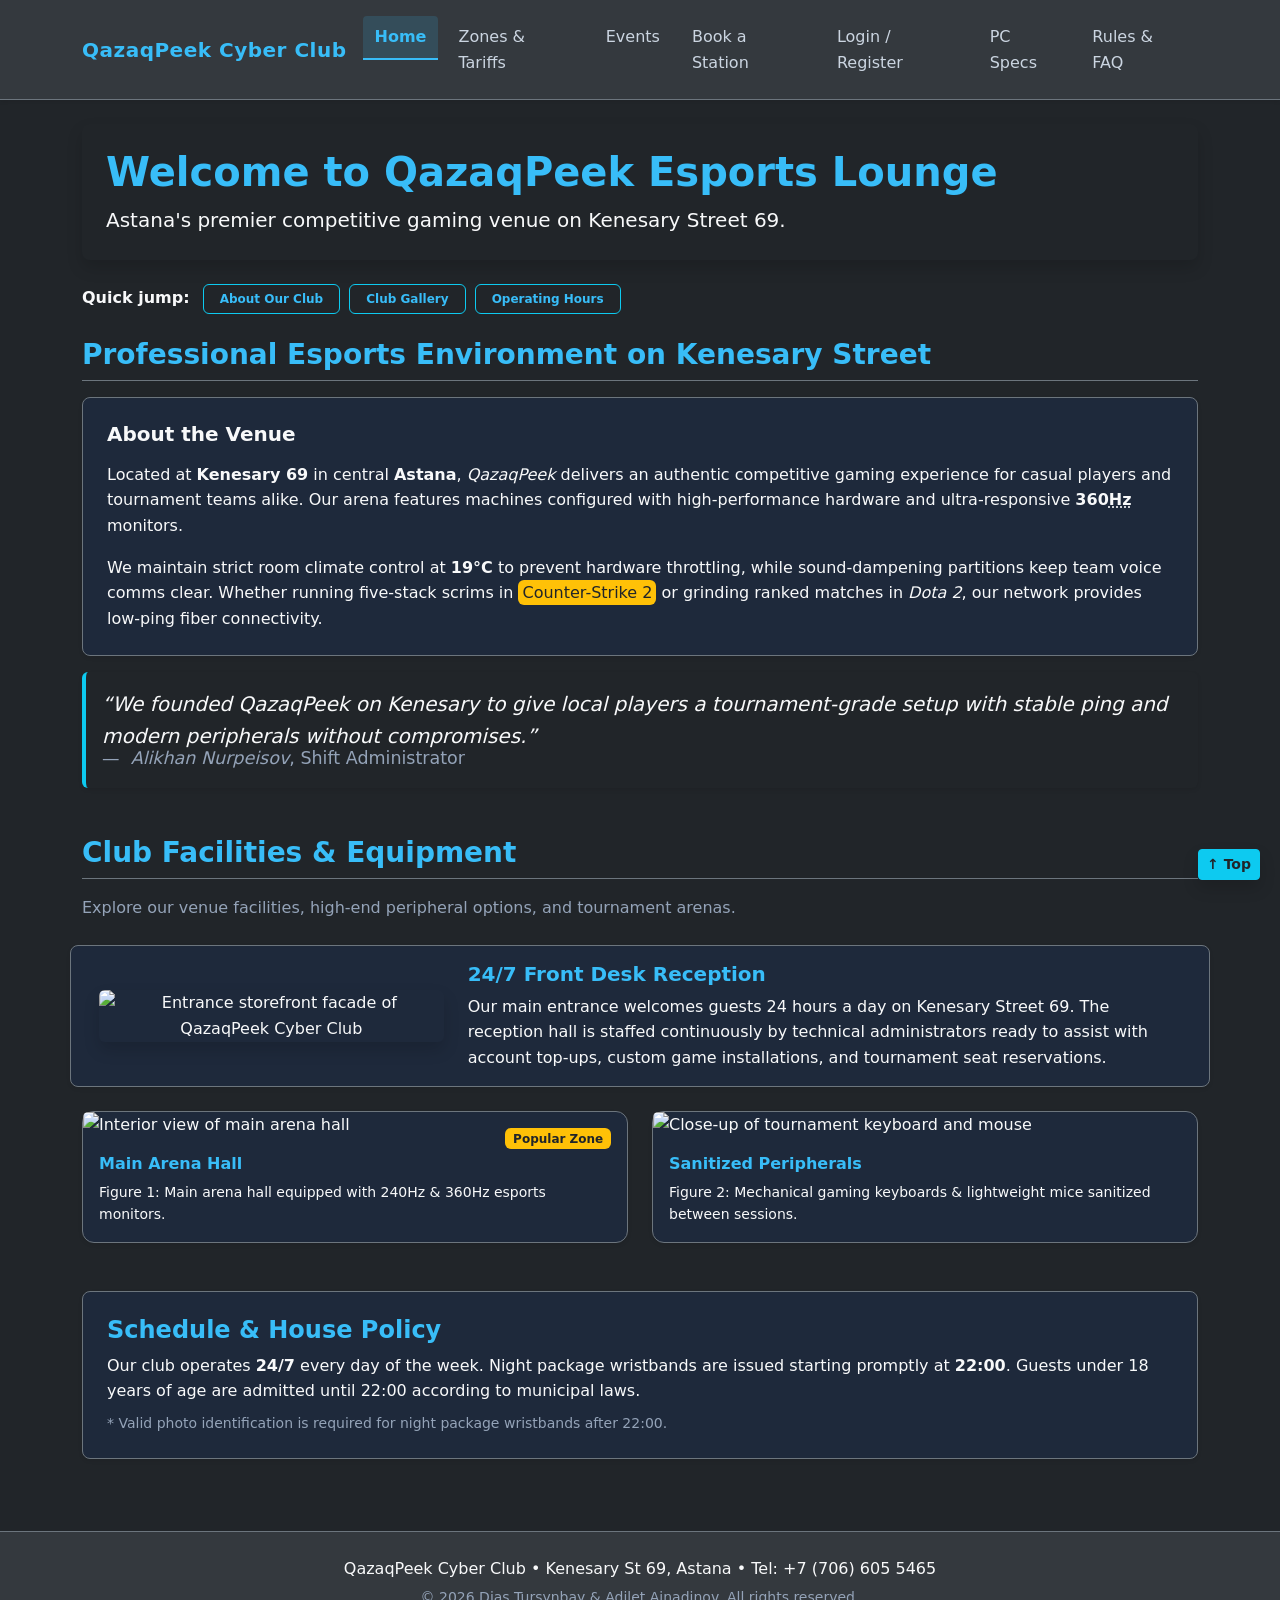
==== index.html @ d134aee7 "feat: harmonize Bootstrap 5 design, fix contrast, and standardize 7-page layout" ====
<!DOCTYPE html>
<!-- Author: Dias Tursynbay -->
<html lang="en">
<head>
  <meta charset="UTF-8">
  <meta name="viewport" content="width=device-width, initial-scale=1.0">
  <meta name="author" content="Dias Tursynbay">
  <meta name="description" content="Official website of QazaqPeek Cyber Club in Astana on Kenesary 69, presenting competitive gaming PCs, lounge zones, and venue guidelines.">
  <title>QazaqPeek Cyber Club Astana - Home</title>
  
  <!-- Bootstrap 5.3.3 CDN link linked before custom stylesheet so custom rules override where needed -->
  <!-- Bootstrap 5.3.3 CDN used for responsive layout, grid system, navbar toggler, cards, and utility classes -->
  <link href="https://cdn.jsdelivr.net/npm/bootstrap@5.3.3/dist/css/bootstrap.min.css" rel="stylesheet">

  <!-- Custom stylesheets linked after Bootstrap CDN -->
  <link rel="stylesheet" href="css/base.css">
  <link rel="stylesheet" href="css/dias.css">
  <link rel="stylesheet" href="css/adilet.css">
</head>
<body class="bg-dark text-light">

  <!-- Responsive Navigation Header using Bootstrap Navbar with Toggler -->
  <header>
    <nav class="navbar navbar-expand-lg navbar-dark bg-secondary bg-opacity-25 border-bottom border-secondary shadow-sm py-3">
      <div class="container">
        <a class="navbar-brand fw-bold text-accent" href="index.html">QazaqPeek Cyber Club</a>
        <button class="navbar-toggler" type="button" data-bs-toggle="collapse" data-bs-target="#mainNavbar" aria-controls="mainNavbar" aria-expanded="false" aria-label="Toggle navigation">
          <span class="navbar-toggler-icon"></span>
        </button>
        <div class="collapse navbar-collapse" id="mainNavbar">
          <ul class="navbar-nav ms-auto mb-2 mb-lg-0 gap-2">
            <li class="nav-item"><a class="nav-link active fw-bold text-accent" href="index.html">Home</a></li>
            <li class="nav-item"><a class="nav-link" href="services.html">Zones &amp; Tariffs</a></li>
            <li class="nav-item"><a class="nav-link" href="events.html">Events</a></li>
            <li class="nav-item"><a class="nav-link" href="booking.html">Book a Station</a></li>
            <li class="nav-item"><a class="nav-link" href="login.html">Login / Register</a></li>
            <li class="nav-item"><a class="nav-link" href="pc-specs.html">PC Specs</a></li>
            <li class="nav-item"><a class="nav-link" href="rules.html">Rules &amp; FAQ</a></li>
          </ul>
        </div>
      </div>
    </nav>
  </header>

  <!-- Container Choice Comment: Chosen container over container-fluid here to keep central home page content centered and readable on desktop screens -->
  <main class="container py-4">

    <!-- Hero Section with Responsive Alignment (text-center on phone, text-md-start on desktop) -->
    <div class="dias-hero-banner p-4 mb-4 rounded-3 shadow">
      <h1 class="display-6 fw-bold text-accent mb-2 text-center text-md-start">Welcome to QazaqPeek Esports Lounge</h1>
      <p class="lead text-light mb-0 text-center text-md-start">
        Astana's premier competitive gaming venue on Kenesary Street 69.
      </p>
    </div>

    <!-- Same-page jump links styled with Bootstrap badges -->
    <nav class="mb-4" aria-label="Page contents">
      <p class="mb-0 text-center text-md-start">
        <span class="fw-bold me-2 text-light">Quick jump:</span>
        <a href="#about-section" class="badge bg-dark border border-info text-accent text-decoration-none me-1 px-3 py-2">About Our Club</a>
        <a href="#gallery-section" class="badge bg-dark border border-info text-accent text-decoration-none me-1 px-3 py-2">Club Gallery</a>
        <a href="#hours-section" class="badge bg-dark border border-info text-accent text-decoration-none px-3 py-2">Operating Hours</a>
      </p>
    </nav>

    <!-- About Section -->
    <section id="about-section" class="mb-5">
      <h2 class="h3 fw-bold text-accent mb-3 border-bottom border-secondary pb-2">Professional Esports Environment on Kenesary Street</h2>
      
      <div class="bg-custom-card p-4 rounded-3 border border-secondary mb-3 shadow-sm">
        <h3 class="h5 fw-bold text-light mb-3">About the Venue</h3>
        <p class="text-light">
          Located at <strong>Kenesary 69</strong> in central <strong>Astana</strong>, <em>QazaqPeek</em> delivers an authentic competitive gaming experience for casual players and tournament teams alike. Our arena features machines configured with high-performance hardware and ultra-responsive <strong>360<abbr title="Hertz">Hz</abbr></strong> monitors.
        </p>
        <p class="text-light mb-0">
          We maintain strict room climate control at <b>19&deg;C</b> to prevent hardware throttling, while sound-dampening partitions keep team voice comms clear. Whether running five-stack scrims in <mark class="bg-warning text-dark px-1 rounded">Counter-Strike 2</mark> or grinding ranked matches in <i>Dota 2</i>, our network provides low-ping fiber connectivity.
        </p>
      </div>

      <figure class="blockquote bg-dark p-3 rounded border-start border-4 border-info shadow-sm mb-0">
        <p class="mb-2 fst-italic text-light">
          &ldquo;We founded QazaqPeek on Kenesary to give local players a tournament-grade setup with stable ping and modern peripherals without compromises.&rdquo;
        </p>
        <figcaption class="blockquote-footer text-muted mb-0">
          <cite title="Shift Administrator">Alikhan Nurpeisov</cite>, Shift Administrator
        </figcaption>
      </figure>
    </section>

    <!-- Facilities Section with Responsive Grid -->
    <section id="gallery-section" class="mb-5">
      <h2 class="h3 fw-bold text-accent mb-3 border-bottom border-secondary pb-2">Club Facilities &amp; Equipment</h2>
      <p class="text-muted mb-4">Explore our venue facilities, high-end peripheral options, and tournament arenas.</p>

      <!-- Replaced manual float image block with responsive Bootstrap flex row -->
      <div class="row align-items-center bg-custom-card p-3 rounded-3 border border-secondary mb-4 shadow-sm">
        <div class="col-12 col-md-4 mb-3 mb-md-0 text-center">
          <img src="images/storefront.jpg" alt="Entrance storefront facade of QazaqPeek Cyber Club" class="img-fluid rounded shadow facility-img-thumb">
        </div>
        <div class="col-12 col-md-8">
          <h3 class="h5 text-accent fw-bold mb-2">24/7 Front Desk Reception</h3>
          <p class="text-light mb-0">
            Our main entrance welcomes guests 24 hours a day on Kenesary Street 69. The reception hall is staffed continuously by technical administrators ready to assist with account top-ups, custom game installations, and tournament seat reservations.
          </p>
        </div>
      </div>

      <!-- Bootstrap Component: Cards & Badges -->
      <!-- Component Name: Bootstrap Cards & Badges -->
      <!-- Modifications: Facility cards with status badges and dark custom theme styling -->
      <!-- Responsive Grid: 2 facility cards responding at breakpoints (col-12 on mobile, col-md-6 on tablet/desktop) -->
      <div class="row g-4">
        <div class="col-12 col-md-6">
          <div class="card bg-custom-card text-light h-100 shadow-sm border-secondary position-relative">
            <!-- Badge component -->
            <span class="badge bg-warning text-dark position-absolute top-0 end-0 m-3 fw-bold">Popular Zone</span>
            <img src="images/interior.jpg" alt="Interior view of main arena hall" class="card-img-top facility-img-thumb" style="max-height: 220px; object-fit: cover;">
            <div class="card-body">
              <h3 class="h6 card-title fw-bold text-accent mb-2">Main Arena Hall</h3>
              <p class="card-text small text-light">Figure 1: Main arena hall equipped with 240Hz &amp; 360Hz esports monitors.</p>
            </div>
          </div>
        </div>

        <div class="col-12 col-md-6">
          <div class="card bg-custom-card text-light h-100 shadow-sm border-secondary">
            <img src="images/tools.jpg" alt="Close-up of tournament keyboard and mouse" class="card-img-top facility-img-thumb" style="max-height: 220px; object-fit: cover;">
            <div class="card-body">
              <h3 class="h6 card-title fw-bold text-accent mb-2">Sanitized Peripherals</h3>
              <p class="card-text small text-light">Figure 2: Mechanical gaming keyboards &amp; lightweight mice sanitized between sessions.</p>
            </div>
          </div>
        </div>
      </div>
    </section>

    <!-- Schedule Section -->
    <aside id="hours-section" class="bg-custom-card p-4 rounded-3 border border-secondary shadow-sm">
      <h2 class="h4 fw-bold text-accent mb-2">Schedule &amp; House Policy</h2>
      <p class="text-light mb-0">
        Our club operates <strong>24/7</strong> every day of the week. Night package wristbands are issued starting promptly at <b>22:00</b>. Guests under 18 years of age are admitted until 22:00 according to municipal laws.
      </p>
      <!-- Responsive display utility: hide minor policy tip on phone screen -->
      <p class="small text-muted mt-2 mb-0 d-none d-md-block">
        * Valid photo identification is required for night package wristbands after 22:00.
      </p>
    </aside>

  </main>

  <!-- Back to Top Button -->
  <div class="back-to-top-btn">
    <a href="#top" class="btn btn-info btn-sm shadow fw-bold text-dark">↑ Top</a>
  </div>

  <!-- Footer -->
  <footer class="bg-secondary bg-opacity-25 border-top border-secondary py-4 text-center text-muted mt-5">
    <div class="container">
      <p class="mb-1 text-light">QazaqPeek Cyber Club &bull; Kenesary St 69, Astana &bull; Tel: +7 (706) 605 5465</p>
      <p class="small mb-0">&copy; 2026 Dias Tursynbay &amp; Adilet Ainadinov. All rights reserved.</p>
    </div>
  </footer>

  <!-- Bootstrap 5.3.3 JavaScript Bundle CDN -->
  <script src="https://cdn.jsdelivr.net/npm/bootstrap@5.3.3/dist/js/bootstrap.bundle.min.js"></script>
</body>
</html>
---- css/base.css ----
/* 
================================================================================
QAZAQPEEK CYBER CLUB - BASE CORRECTION LAYER (css/base.css)
Authors: Dias Tursynbay & Adilet Ainadinov
Bootstrap 5.3.3 Custom Theme & High-Contrast Readability Layer
================================================================================
*/

:root {
  --qp-bg-dark: #0f172a;
  --qp-card-bg: #1e293b;
  --qp-card-header: #162032;
  --qp-border: #334155;
  --qp-accent: #38bdf8;
  --qp-accent-hover: #7dd3fc;
  --qp-text-primary: #f8fafc;
  --qp-text-muted: #94a3b8;
  --qp-text-secondary: #cbd5e1;
}

/* Global Body Styling */
body {
  background-color: var(--qp-bg-dark);
  color: var(--qp-text-primary);
  font-family: 'Segoe UI', system-ui, -apple-system, sans-serif;
  line-height: 1.6;
}

/* Fix Bootstrap Invisible / Low-Contrast Muted & Secondary Text */
.text-muted, small.text-muted {
  color: var(--qp-text-muted) !important;
}

.text-secondary {
  color: var(--qp-text-secondary) !important;
}

/* Global Link Styling */
a {
  color: var(--qp-accent);
  transition: color 0.15s ease-in-out;
}

a:hover {
  color: var(--qp-accent-hover);
}

/* QazaqPeek Brand Accent Overrides */
.navbar-brand {
  font-weight: 700;
  color: var(--qp-accent) !important;
  letter-spacing: 0.5px;
}

.text-accent, a.text-accent {
  color: var(--qp-accent) !important;
}

/* Custom Navigation Bar Enhancement */
.navbar-dark .navbar-nav .nav-link {
  color: #cbd5e1;
  font-weight: 500;
  padding: 0.5rem 0.75rem;
  border-radius: 6px;
  transition: all 0.2s ease;
}

.navbar-dark .navbar-nav .nav-link:hover {
  color: var(--qp-accent);
  background-color: rgba(56, 189, 248, 0.08);
}

.navbar-dark .navbar-nav .nav-link.active {
  color: var(--qp-accent) !important;
  background-color: rgba(56, 189, 248, 0.15);
  border-left: 3px solid var(--qp-accent);
}

@media (min-width: 992px) {
  .navbar-dark .navbar-nav .nav-link.active {
    border-left: none;
    border-bottom: 2px solid var(--qp-accent);
    border-radius: 4px 4px 0 0;
  }
}

/* Card & Dark Section Backgrounds */
.bg-custom-card, .adilet-form-card {
  background-color: var(--qp-card-bg);
  border: 1px solid var(--qp-border);
  border-radius: 12px;
  box-shadow: 0 10px 25px -5px rgba(0, 0, 0, 0.4);
}

.card {
  background-color: var(--qp-card-bg);
  border: 1px solid var(--qp-border);
  border-radius: 12px;
  color: var(--qp-text-primary);
  transition: transform 0.2s ease, box-shadow 0.2s ease;
}

.card:hover {
  transform: translateY(-3px);
  box-shadow: 0 12px 28px -6px rgba(0, 0, 0, 0.6);
}

.card-header {
  background-color: var(--qp-card-header);
  border-bottom: 1px solid var(--qp-border);
  color: var(--qp-text-primary);
}

/* Accordion Component Fix (Eliminates White-on-White / Invisible Text) */
.accordion-item {
  background-color: var(--qp-card-bg) !important;
  border: 1px solid var(--qp-border) !important;
  border-radius: 8px !important;
  margin-bottom: 0.75rem;
  overflow: hidden;
}

.accordion-button {
  background-color: var(--qp-card-bg) !important;
  color: var(--qp-accent) !important;
  font-weight: 600;
  box-shadow: none !important;
}

.accordion-button:not(.collapsed) {
  background-color: var(--qp-card-header) !important;
  color: var(--qp-accent) !important;
  border-bottom: 1px solid var(--qp-border);
}

.accordion-button::after {
  filter: invert(65%) sepia(85%) saturate(400%) hue-rotate(165deg);
}

.accordion-body {
  background-color: var(--qp-bg-dark) !important;
  color: var(--qp-text-secondary) !important;
  font-size: 0.95rem;
  line-height: 1.6;
}

/* Form Controls & Inputs Styling */
.form-control, .form-select {
  background-color: var(--qp-bg-dark) !important;
  color: var(--qp-text-primary) !important;
  border: 1px solid var(--qp-border) !important;
  border-radius: 6px;
}

.form-control::placeholder {
  color: #64748b !important;
  opacity: 1;
}

.form-select option {
  background-color: var(--qp-bg-dark);
  color: var(--qp-text-primary);
}

.form-control:focus, .form-select:focus, .btn:focus {
  border-color: var(--qp-accent) !important;
  box-shadow: 0 0 0 0.25rem rgba(56, 189, 248, 0.25) !important;
}

/* Alert Component Styling */
.alert-info {
  background-color: rgba(56, 189, 248, 0.12) !important;
  border: 1px solid var(--qp-accent) !important;
  color: #e0f2fe !important;
  border-radius: 8px;
}

/* Modal Dialog Styling */
.modal-content {
  background-color: var(--qp-card-bg);
  border: 1px solid var(--qp-border);
  color: var(--qp-text-primary);
  border-radius: 12px;
}

.modal-header {
  background-color: var(--qp-card-header);
  border-bottom: 1px solid var(--qp-border);
}

.modal-footer {
  background-color: var(--qp-card-header);
  border-top: 1px solid var(--qp-border);
}

.modal-body {
  color: var(--qp-text-secondary);
}

/* Table Styling Overrides */
.table-dark {
  --bs-table-bg: var(--qp-card-bg);
  --bs-table-striped-bg: rgba(255, 255, 255, 0.02);
  --bs-table-hover-bg: rgba(56, 189, 248, 0.08);
  --bs-table-border-color: var(--qp-border);
  color: var(--qp-text-primary);
}

.table-dark th {
  background-color: var(--qp-card-header);
  color: var(--qp-accent);
  font-weight: 700;
  border-bottom: 2px solid var(--qp-accent);
}

/* Back to Top Floating Button */
.back-to-top-btn {
  position: fixed;
  bottom: 24px;
  right: 24px;
  z-index: 1030;
}
---- css/adilet.css ----
/* 
================================================================================
QAZAQPEEK CYBER CLUB - ADILET AINADINOV'S STYLESHEET (css/adilet.css)
Author: Adilet Ainadinov
Bootstrap 5.3 Minimal Correction Layer for Booking, Login, Rules, & PC Specs
================================================================================
*/

:root {
  --qp-accent: #38bdf8;
  --qp-dark-bg: #0f172a;
  --qp-input-bg: #1e293b;
  --qp-text: rgba(240, 242, 245, 0.95);
}

/* Subtle focus ring on Bootstrap inputs matching club brand palette */
.form-control:focus,
.form-select:focus {
  border-color: var(--qp-accent);
  box-shadow: 0 0 0 0.25rem rgba(56, 189, 248, 0.25);
}

/* Pseudo-element ::after marking mandatory form labels */
label.required-field::after {
  content: " *";
  color: var(--qp-accent);
  font-weight: bold;
}

/* Custom form container background */
.adilet-form-card {
  background-color: #1e293b;
  border-radius: 8px;
  box-shadow: 0 4px 12px rgba(0, 0, 0, 0.3);
}

/* Custom table header styling override */
.table-dark th {
  color: #38bdf8;
  border-bottom: 2px solid #334155;
}

/* Back to top floating button adjustment */
.back-to-top-btn {
  position: fixed;
  bottom: 20px;
  right: 20px;
  z-index: 1030;
}

/* Card hover animation polish */
.card {
  transition: transform 0.15s ease-in-out;
}

.card:hover {
  transform: translateY(-2px);
}

/* Code block terminal styling */
pre {
  background-color: #000000;
  color: var(--qp-accent);
  padding: 15px;
  border-radius: 4px;
  overflow-x: auto;
  font-family: 'Courier New', Courier, monospace;
  font-size: 14px;
}
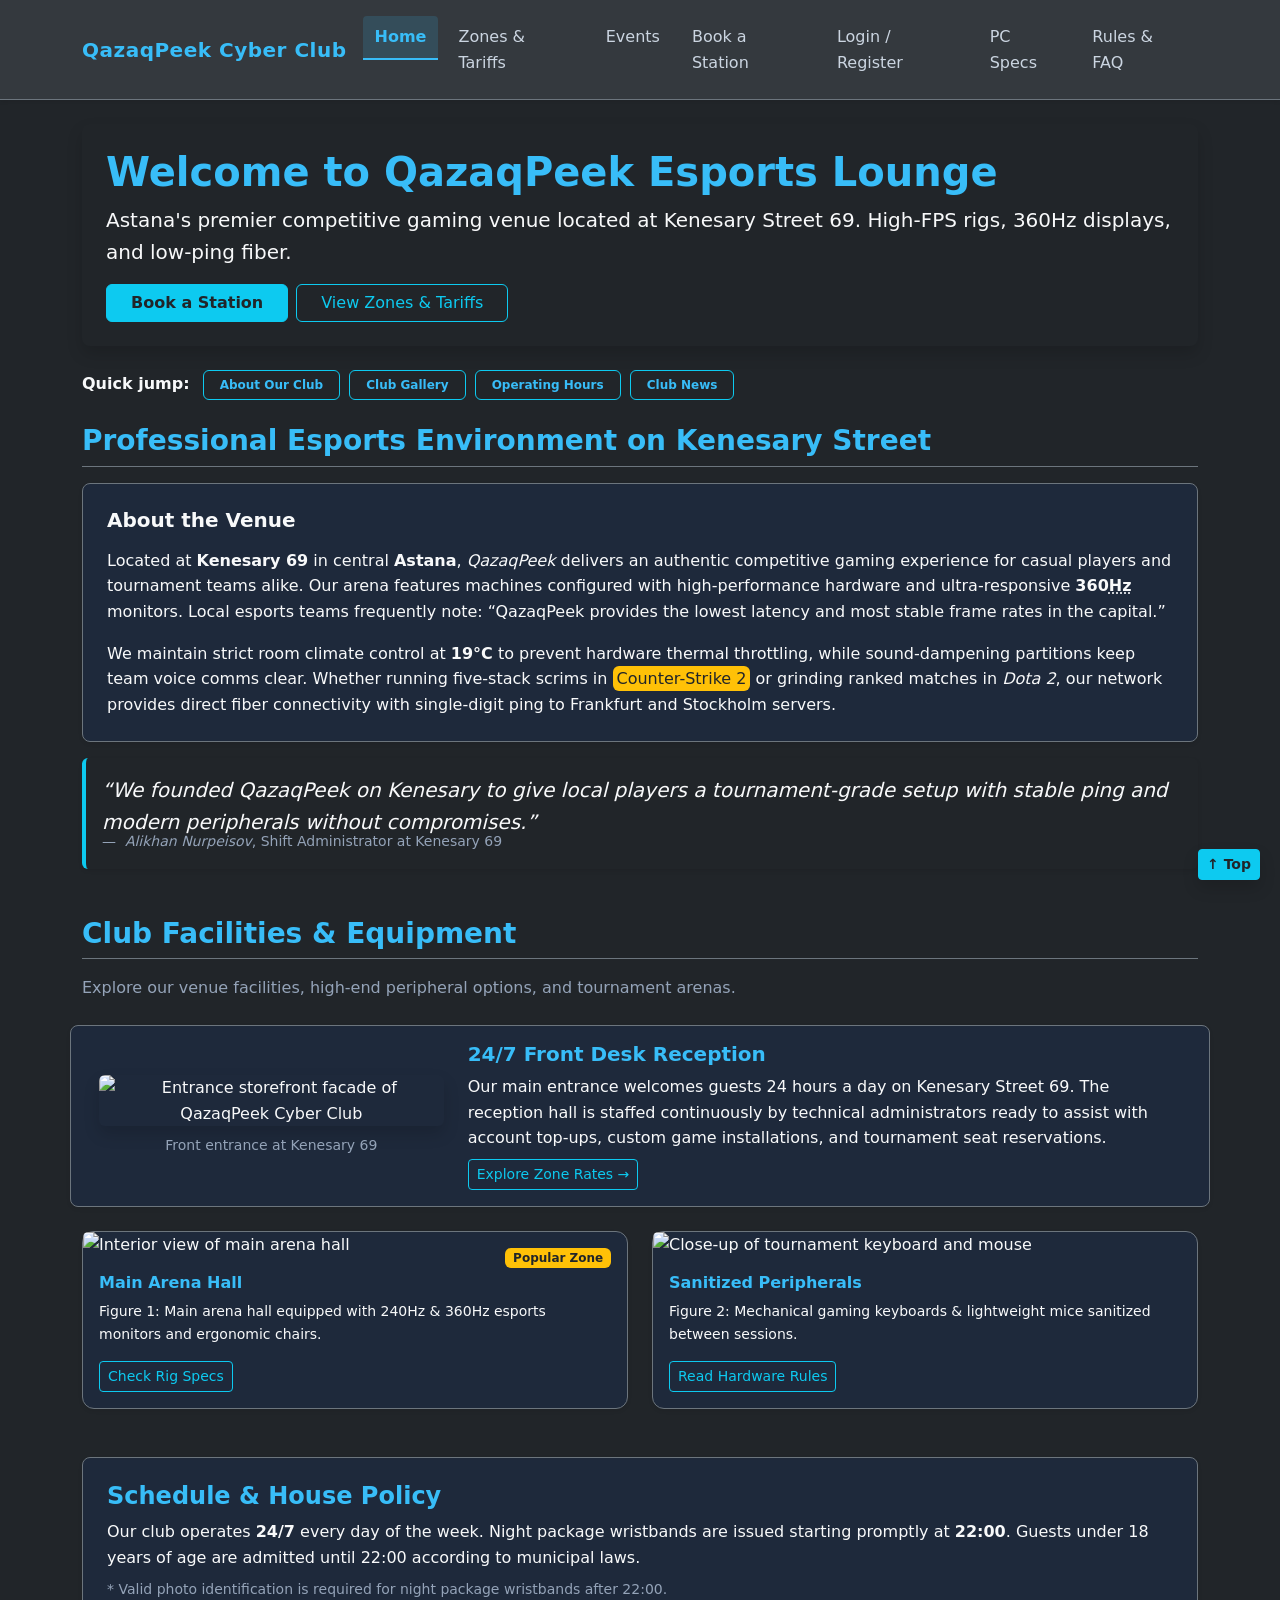
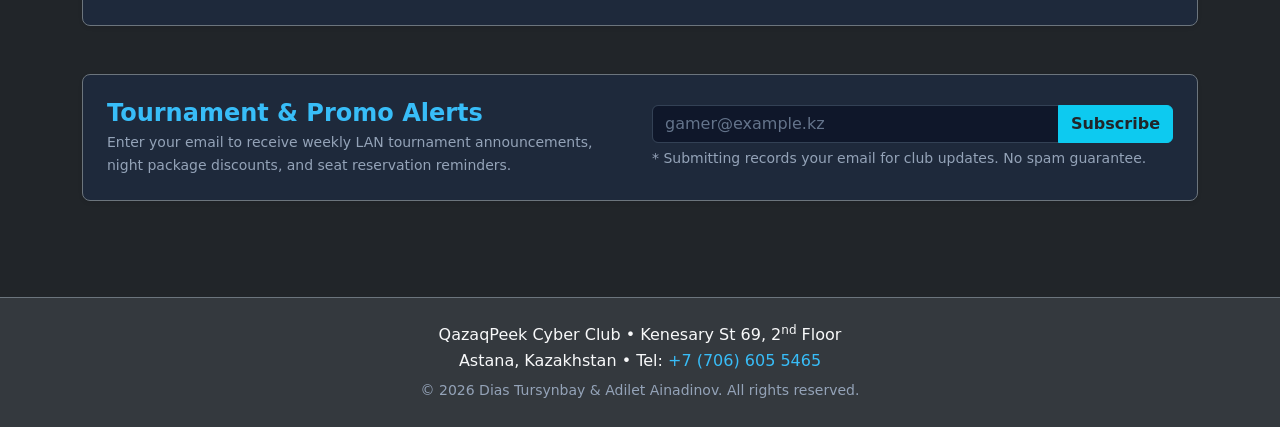
==== commit f222e527: "feat: complete Midterm Project with finished user flows, unified design, and JS markup freeze" ====
--- a/index.html
+++ b/index.html
@@ -6,10 +6,9 @@
   <meta name="viewport" content="width=device-width, initial-scale=1.0">
   <meta name="author" content="Dias Tursynbay">
   <meta name="description" content="Official website of QazaqPeek Cyber Club in Astana on Kenesary 69, presenting competitive gaming PCs, lounge zones, and venue guidelines.">
-  <title>QazaqPeek Cyber Club Astana - Home</title>
+  <title>QazaqPeek Cyber Club - Home</title>
   
-  <!-- Bootstrap 5.3.3 CDN link linked before custom stylesheet so custom rules override where needed -->
-  <!-- Bootstrap 5.3.3 CDN used for responsive layout, grid system, navbar toggler, cards, and utility classes -->
+  <!-- Bootstrap 5.3.3 CDN stylesheet -->
   <link href="https://cdn.jsdelivr.net/npm/bootstrap@5.3.3/dist/css/bootstrap.min.css" rel="stylesheet">
 
   <!-- Custom stylesheets linked after Bootstrap CDN -->
@@ -17,7 +16,7 @@
   <link rel="stylesheet" href="css/dias.css">
   <link rel="stylesheet" href="css/adilet.css">
 </head>
-<body class="bg-dark text-light">
+<body id="top" class="bg-dark text-light">
 
   <!-- Responsive Navigation Header using Bootstrap Navbar with Toggler -->
   <header>
@@ -42,24 +41,29 @@
     </nav>
   </header>
 
-  <!-- Container Choice Comment: Chosen container over container-fluid here to keep central home page content centered and readable on desktop screens -->
+  <!-- Container chosen to center content and maintain readable line lengths on desktop -->
   <main class="container py-4">
 
-    <!-- Hero Section with Responsive Alignment (text-center on phone, text-md-start on desktop) -->
+    <!-- Hero Section with Primary Calls to Action -->
     <div class="dias-hero-banner p-4 mb-4 rounded-3 shadow">
       <h1 class="display-6 fw-bold text-accent mb-2 text-center text-md-start">Welcome to QazaqPeek Esports Lounge</h1>
-      <p class="lead text-light mb-0 text-center text-md-start">
-        Astana's premier competitive gaming venue on Kenesary Street 69.
+      <p class="lead text-light mb-3 text-center text-md-start">
+        Astana's premier competitive gaming venue located at Kenesary Street 69. High-FPS rigs, 360Hz displays, and low-ping fiber.
       </p>
+      <div class="d-flex flex-wrap gap-2 justify-content-center justify-content-md-start">
+        <a href="booking.html" id="hero-book-btn" class="btn btn-info fw-bold text-dark px-4">Book a Station</a>
+        <a href="services.html" id="hero-tariffs-btn" class="btn btn-outline-info px-4">View Zones &amp; Tariffs</a>
+      </div>
     </div>
 
-    <!-- Same-page jump links styled with Bootstrap badges -->
+    <!-- Same-page jump links -->
     <nav class="mb-4" aria-label="Page contents">
       <p class="mb-0 text-center text-md-start">
         <span class="fw-bold me-2 text-light">Quick jump:</span>
         <a href="#about-section" class="badge bg-dark border border-info text-accent text-decoration-none me-1 px-3 py-2">About Our Club</a>
         <a href="#gallery-section" class="badge bg-dark border border-info text-accent text-decoration-none me-1 px-3 py-2">Club Gallery</a>
-        <a href="#hours-section" class="badge bg-dark border border-info text-accent text-decoration-none px-3 py-2">Operating Hours</a>
+        <a href="#hours-section" class="badge bg-dark border border-info text-accent text-decoration-none me-1 px-3 py-2">Operating Hours</a>
+        <a href="#newsletter-section" class="badge bg-dark border border-info text-accent text-decoration-none px-3 py-2">Club News</a>
       </p>
     </nav>
 
@@ -70,19 +74,21 @@
       <div class="bg-custom-card p-4 rounded-3 border border-secondary mb-3 shadow-sm">
         <h3 class="h5 fw-bold text-light mb-3">About the Venue</h3>
         <p class="text-light">
-          Located at <strong>Kenesary 69</strong> in central <strong>Astana</strong>, <em>QazaqPeek</em> delivers an authentic competitive gaming experience for casual players and tournament teams alike. Our arena features machines configured with high-performance hardware and ultra-responsive <strong>360<abbr title="Hertz">Hz</abbr></strong> monitors.
+          Located at <strong>Kenesary 69</strong> in central <strong>Astana</strong>, <em>QazaqPeek</em> delivers an authentic competitive gaming experience for casual players and tournament teams alike. Our arena features machines configured with high-performance hardware and ultra-responsive <strong>360<abbr title="Hertz">Hz</abbr></strong> monitors. Local esports teams frequently note: <q>QazaqPeek provides the lowest latency and most stable frame rates in the capital.</q>
         </p>
         <p class="text-light mb-0">
-          We maintain strict room climate control at <b>19&deg;C</b> to prevent hardware throttling, while sound-dampening partitions keep team voice comms clear. Whether running five-stack scrims in <mark class="bg-warning text-dark px-1 rounded">Counter-Strike 2</mark> or grinding ranked matches in <i>Dota 2</i>, our network provides low-ping fiber connectivity.
+          We maintain strict room climate control at <b>19&deg;C</b> to prevent hardware thermal throttling, while sound-dampening partitions keep team voice comms clear. Whether running five-stack scrims in <mark class="bg-warning text-dark px-1 rounded">Counter-Strike 2</mark> or grinding ranked matches in <i>Dota 2</i>, our network provides direct fiber connectivity with single-digit ping to Frankfurt and Stockholm servers.
         </p>
       </div>
 
-      <figure class="blockquote bg-dark p-3 rounded border-start border-4 border-info shadow-sm mb-0">
-        <p class="mb-2 fst-italic text-light">
-          &ldquo;We founded QazaqPeek on Kenesary to give local players a tournament-grade setup with stable ping and modern peripherals without compromises.&rdquo;
-        </p>
+      <figure class="bg-dark p-3 rounded border-start border-4 border-info shadow-sm mb-0">
+        <blockquote class="blockquote mb-2 text-light">
+          <p class="fst-italic mb-0">
+            &ldquo;We founded QazaqPeek on Kenesary to give local players a tournament-grade setup with stable ping and modern peripherals without compromises.&rdquo;
+          </p>
+        </blockquote>
         <figcaption class="blockquote-footer text-muted mb-0">
-          <cite title="Shift Administrator">Alikhan Nurpeisov</cite>, Shift Administrator
+          <cite title="Shift Administrator">Alikhan Nurpeisov</cite>, Shift Administrator at Kenesary 69
         </figcaption>
       </figure>
     </section>
@@ -92,32 +98,31 @@
       <h2 class="h3 fw-bold text-accent mb-3 border-bottom border-secondary pb-2">Club Facilities &amp; Equipment</h2>
       <p class="text-muted mb-4">Explore our venue facilities, high-end peripheral options, and tournament arenas.</p>
 
-      <!-- Replaced manual float image block with responsive Bootstrap flex row -->
       <div class="row align-items-center bg-custom-card p-3 rounded-3 border border-secondary mb-4 shadow-sm">
         <div class="col-12 col-md-4 mb-3 mb-md-0 text-center">
-          <img src="images/storefront.jpg" alt="Entrance storefront facade of QazaqPeek Cyber Club" class="img-fluid rounded shadow facility-img-thumb">
+          <figure class="mb-0">
+            <img src="images/storefront.jpg" alt="Entrance storefront facade of QazaqPeek Cyber Club" class="img-fluid rounded shadow facility-img-thumb">
+            <figcaption class="small text-muted mt-2">Front entrance at Kenesary 69</figcaption>
+          </figure>
         </div>
         <div class="col-12 col-md-8">
           <h3 class="h5 text-accent fw-bold mb-2">24/7 Front Desk Reception</h3>
-          <p class="text-light mb-0">
+          <p class="text-light mb-2">
             Our main entrance welcomes guests 24 hours a day on Kenesary Street 69. The reception hall is staffed continuously by technical administrators ready to assist with account top-ups, custom game installations, and tournament seat reservations.
           </p>
+          <a href="services.html" class="btn btn-outline-info btn-sm">Explore Zone Rates &rarr;</a>
         </div>
       </div>
 
-      <!-- Bootstrap Component: Cards & Badges -->
-      <!-- Component Name: Bootstrap Cards & Badges -->
-      <!-- Modifications: Facility cards with status badges and dark custom theme styling -->
-      <!-- Responsive Grid: 2 facility cards responding at breakpoints (col-12 on mobile, col-md-6 on tablet/desktop) -->
       <div class="row g-4">
         <div class="col-12 col-md-6">
           <div class="card bg-custom-card text-light h-100 shadow-sm border-secondary position-relative">
-            <!-- Badge component -->
             <span class="badge bg-warning text-dark position-absolute top-0 end-0 m-3 fw-bold">Popular Zone</span>
             <img src="images/interior.jpg" alt="Interior view of main arena hall" class="card-img-top facility-img-thumb" style="max-height: 220px; object-fit: cover;">
             <div class="card-body">
               <h3 class="h6 card-title fw-bold text-accent mb-2">Main Arena Hall</h3>
-              <p class="card-text small text-light">Figure 1: Main arena hall equipped with 240Hz &amp; 360Hz esports monitors.</p>
+              <p class="card-text small text-light">Figure 1: Main arena hall equipped with 240Hz &amp; 360Hz esports monitors and ergonomic chairs.</p>
+              <a href="pc-specs.html" class="btn btn-outline-info btn-sm">Check Rig Specs</a>
             </div>
           </div>
         </div>
@@ -128,6 +133,7 @@
             <div class="card-body">
               <h3 class="h6 card-title fw-bold text-accent mb-2">Sanitized Peripherals</h3>
               <p class="card-text small text-light">Figure 2: Mechanical gaming keyboards &amp; lightweight mice sanitized between sessions.</p>
+              <a href="rules.html" class="btn btn-outline-info btn-sm">Read Hardware Rules</a>
             </div>
           </div>
         </div>
@@ -135,16 +141,39 @@
     </section>
 
     <!-- Schedule Section -->
-    <aside id="hours-section" class="bg-custom-card p-4 rounded-3 border border-secondary shadow-sm">
+    <aside id="hours-section" class="bg-custom-card p-4 rounded-3 border border-secondary shadow-sm mb-5">
       <h2 class="h4 fw-bold text-accent mb-2">Schedule &amp; House Policy</h2>
       <p class="text-light mb-0">
         Our club operates <strong>24/7</strong> every day of the week. Night package wristbands are issued starting promptly at <b>22:00</b>. Guests under 18 years of age are admitted until 22:00 according to municipal laws.
       </p>
-      <!-- Responsive display utility: hide minor policy tip on phone screen -->
       <p class="small text-muted mt-2 mb-0 d-none d-md-block">
         * Valid photo identification is required for night package wristbands after 22:00.
       </p>
     </aside>
+
+    <!-- Newsletter & Announcement Form (Prepares Hook for JS) -->
+    <section id="newsletter-section" class="mb-4">
+      <div class="bg-custom-card p-4 rounded-3 border border-secondary shadow-sm">
+        <div class="row align-items-center">
+          <div class="col-12 col-lg-6 mb-3 mb-lg-0">
+            <h2 class="h4 fw-bold text-accent mb-1">Tournament &amp; Promo Alerts</h2>
+            <p class="text-muted small mb-0">Enter your email to receive weekly LAN tournament announcements, night package discounts, and seat reservation reminders.</p>
+          </div>
+          <div class="col-12 col-lg-6">
+            <form id="newsletter-form" action="index.html" method="POST">
+              <div class="input-group">
+                <input type="email" class="form-control bg-dark text-light border-secondary" id="newsletter-email" name="newsletter_email" placeholder="gamer@example.kz" required>
+                <button class="btn btn-info fw-bold text-dark" type="submit" id="newsletter-submit-btn">Subscribe</button>
+              </div>
+              <p class="small text-muted mt-1 mb-0">* Submitting records your email for club updates. No spam guarantee.</p>
+              <div id="newsletter-feedback" class="alert alert-success mt-2 mb-0 d-none" role="alert">
+                Thank you! Your email is registered for tournament notifications.
+              </div>
+            </form>
+          </div>
+        </div>
+      </div>
+    </section>
 
   </main>
 
@@ -156,8 +185,8 @@
   <!-- Footer -->
   <footer class="bg-secondary bg-opacity-25 border-top border-secondary py-4 text-center text-muted mt-5">
     <div class="container">
-      <p class="mb-1 text-light">QazaqPeek Cyber Club &bull; Kenesary St 69, Astana &bull; Tel: +7 (706) 605 5465</p>
-      <p class="small mb-0">&copy; 2026 Dias Tursynbay &amp; Adilet Ainadinov. All rights reserved.</p>
+      <p class="mb-1 text-light">QazaqPeek Cyber Club &bull; Kenesary St 69, 2<sup>nd</sup> Floor<br>Astana, Kazakhstan &bull; Tel: <a href="tel:+77066055465" class="text-accent text-decoration-none">+7 (706) 605 5465</a></p>
+      <p class="mb-0"><small class="text-muted">&copy; 2026 Dias Tursynbay &amp; Adilet Ainadinov. All rights reserved.</small></p>
     </div>
   </footer>
 
--- a/css/base.css
+++ b/css/base.css
@@ -3,8 +3,17 @@
 QAZAQPEEK CYBER CLUB - BASE CORRECTION LAYER (css/base.css)
 Authors: Dias Tursynbay & Adilet Ainadinov
 Bootstrap 5.3.3 Custom Theme & High-Contrast Readability Layer
+5-Color Brand Palette:
+  1. #0f172a (Deep Midnight Dark - body background)
+  2. #1e293b (Slate Navy - card & section containers)
+  3. #162032 (Header Navy - navbar & modal headers)
+  4. #334155 (Slate Border - card & input borders)
+  5. #38bdf8 (Cyber Cyan Accent - buttons, links, highlights)
 ================================================================================
 */
+*, *::before, *::after {
+  box-sizing: border-box;
+}
 
 :root {
   --qp-bg-dark: #0f172a;
@@ -220,3 +229,38 @@
   right: 24px;
   z-index: 1030;
 }
+
+/* 
+================================================================================
+JAVASCRIPT FREEZE: PREPARED STATE CLASSES
+These classes are prepared for JavaScript DOM manipulation in upcoming assignments.
+================================================================================
+*/
+.hidden,
+.is-hidden {
+  display: none !important;
+}
+
+.active,
+.is-active {
+  color: var(--qp-accent) !important;
+  border-color: var(--qp-accent) !important;
+}
+
+.selected,
+.is-selected {
+  background-color: rgba(56, 189, 248, 0.15) !important;
+  border-color: var(--qp-accent) !important;
+}
+
+.error,
+.is-error {
+  border-color: #ef4444 !important;
+  color: #fca5a5 !important;
+}
+
+.success,
+.is-success {
+  border-color: #22c55e !important;
+  color: #86efac !important;
+}
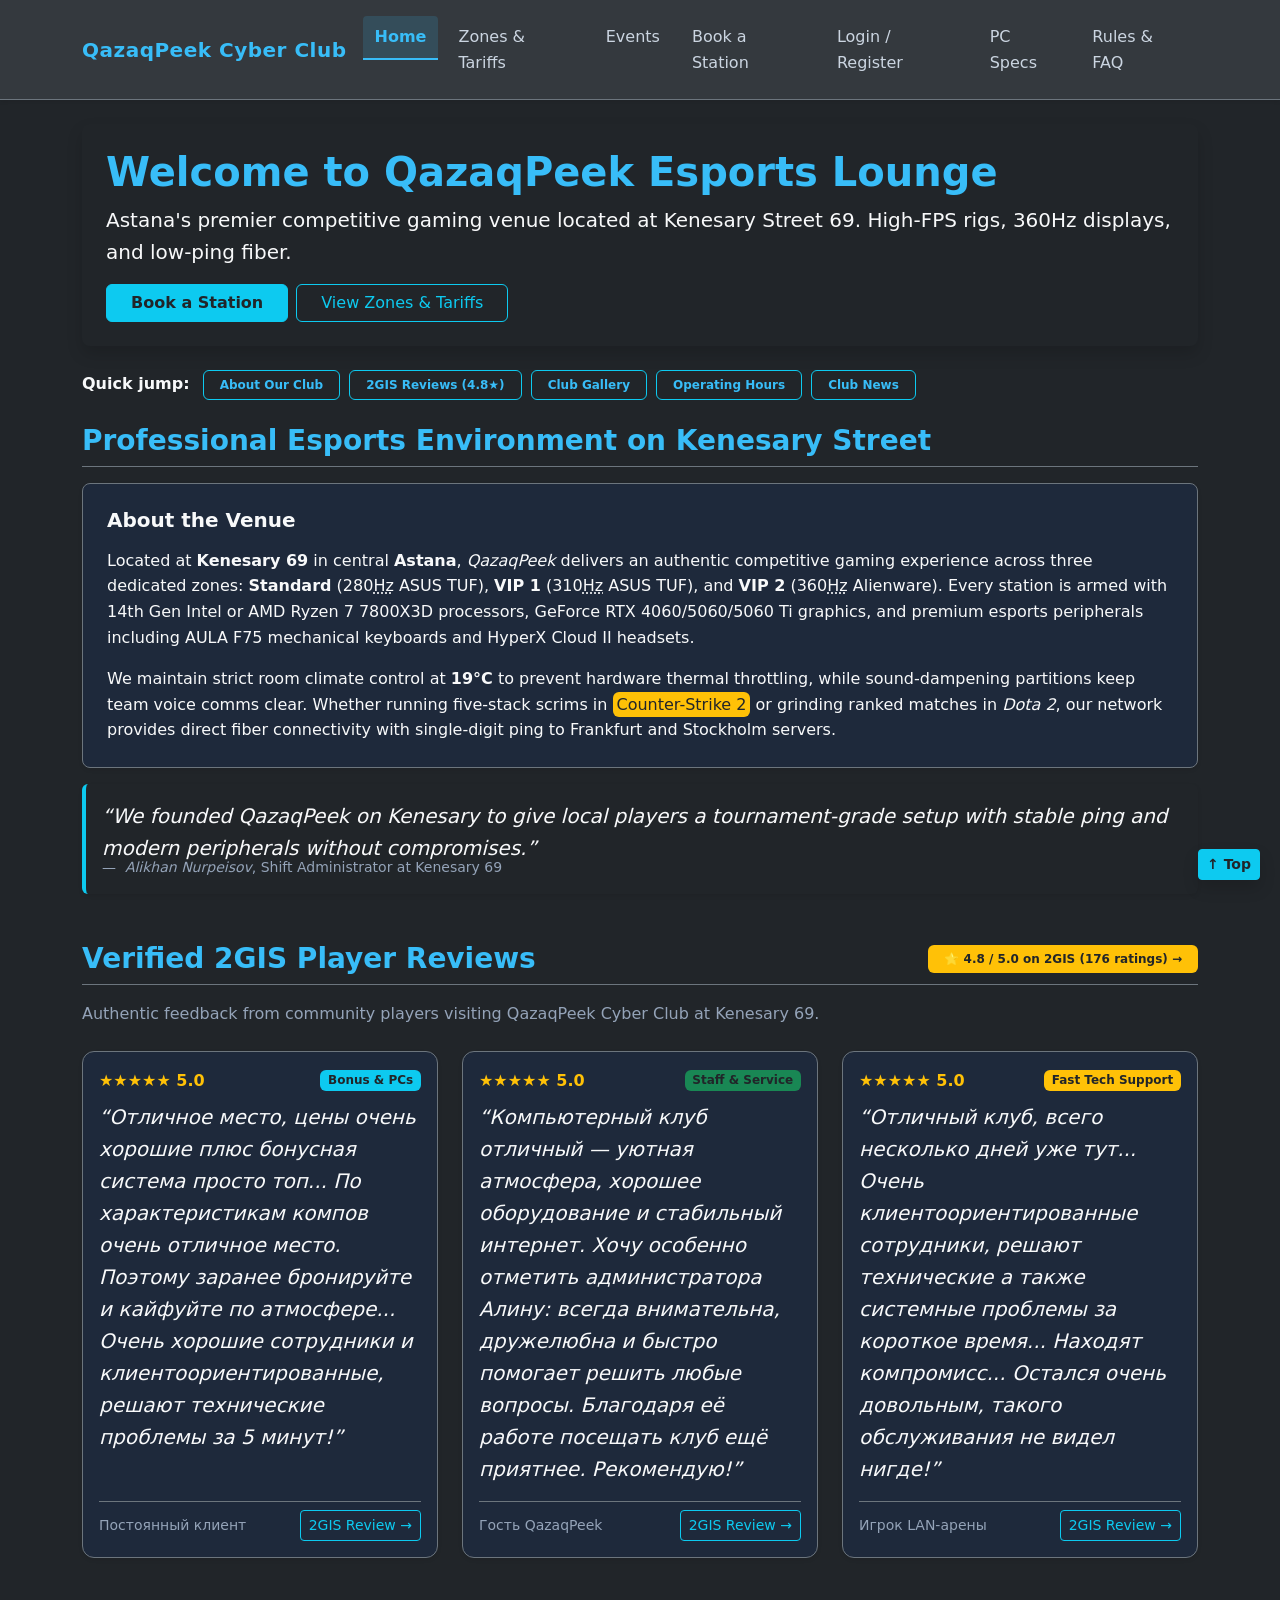
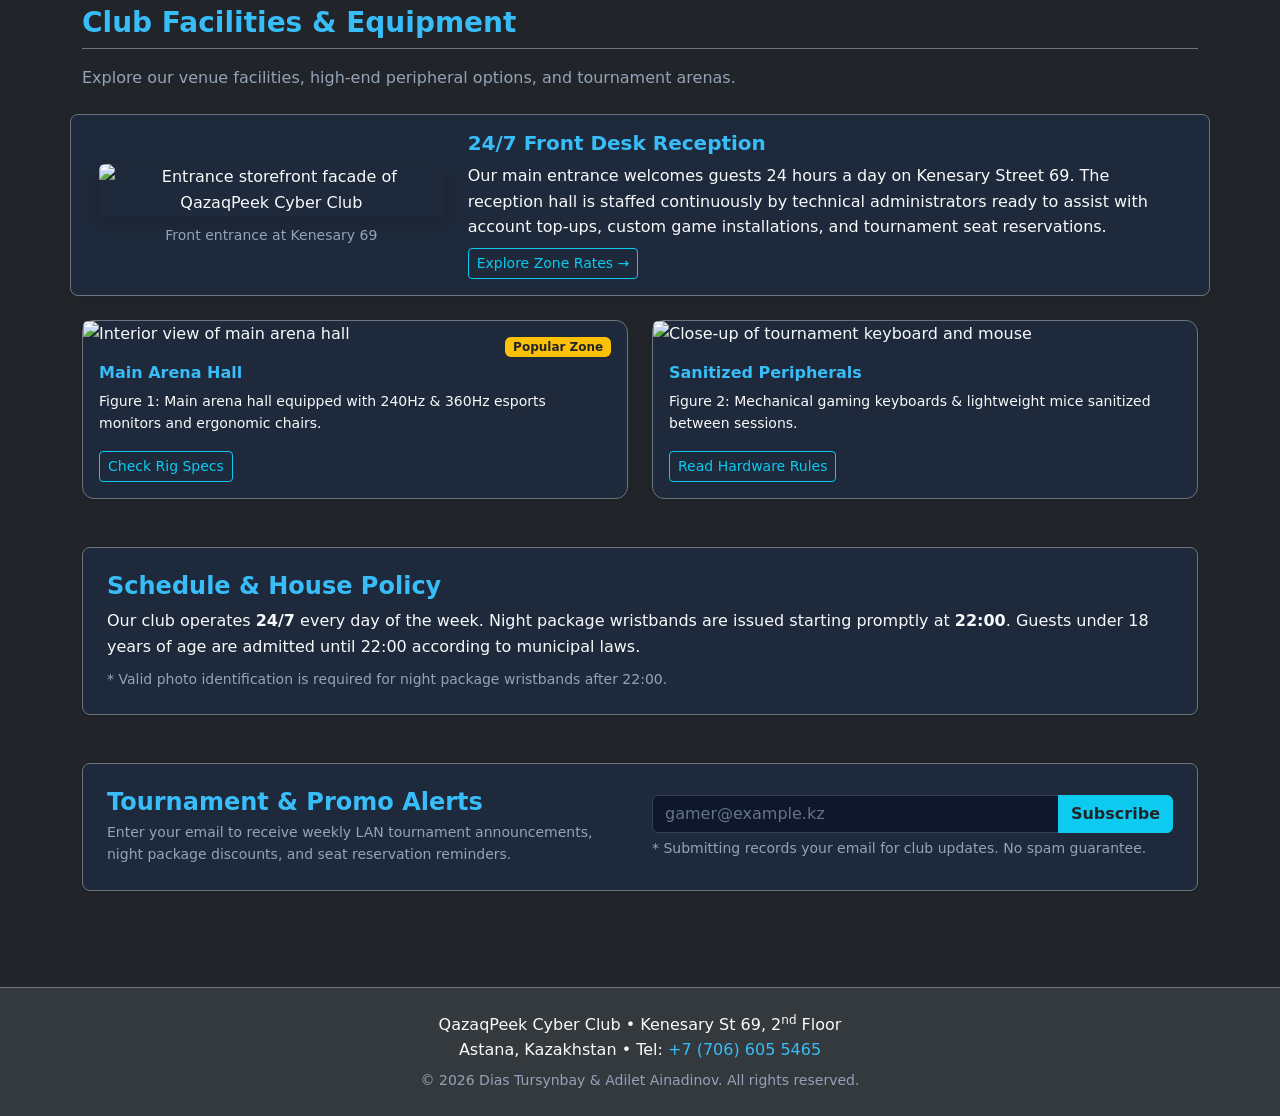
==== commit 488102f8: "feat: integrate official QazaqPeek specs, 2GIS reviews, uniform zone cards, and enhanced booking flo" ====
--- a/index.html
+++ b/index.html
@@ -61,6 +61,7 @@
       <p class="mb-0 text-center text-md-start">
         <span class="fw-bold me-2 text-light">Quick jump:</span>
         <a href="#about-section" class="badge bg-dark border border-info text-accent text-decoration-none me-1 px-3 py-2">About Our Club</a>
+        <a href="#reviews-section" class="badge bg-dark border border-info text-accent text-decoration-none me-1 px-3 py-2">2GIS Reviews (4.8★)</a>
         <a href="#gallery-section" class="badge bg-dark border border-info text-accent text-decoration-none me-1 px-3 py-2">Club Gallery</a>
         <a href="#hours-section" class="badge bg-dark border border-info text-accent text-decoration-none me-1 px-3 py-2">Operating Hours</a>
         <a href="#newsletter-section" class="badge bg-dark border border-info text-accent text-decoration-none px-3 py-2">Club News</a>
@@ -74,7 +75,7 @@
       <div class="bg-custom-card p-4 rounded-3 border border-secondary mb-3 shadow-sm">
         <h3 class="h5 fw-bold text-light mb-3">About the Venue</h3>
         <p class="text-light">
-          Located at <strong>Kenesary 69</strong> in central <strong>Astana</strong>, <em>QazaqPeek</em> delivers an authentic competitive gaming experience for casual players and tournament teams alike. Our arena features machines configured with high-performance hardware and ultra-responsive <strong>360<abbr title="Hertz">Hz</abbr></strong> monitors. Local esports teams frequently note: <q>QazaqPeek provides the lowest latency and most stable frame rates in the capital.</q>
+          Located at <strong>Kenesary 69</strong> in central <strong>Astana</strong>, <em>QazaqPeek</em> delivers an authentic competitive gaming experience across three dedicated zones: <strong>Standard</strong> (280<abbr title="Hertz">Hz</abbr> ASUS TUF), <strong>VIP 1</strong> (310<abbr title="Hertz">Hz</abbr> ASUS TUF), and <strong>VIP 2</strong> (360<abbr title="Hertz">Hz</abbr> Alienware). Every station is armed with 14th Gen Intel or AMD Ryzen 7 7800X3D processors, GeForce RTX 4060/5060/5060 Ti graphics, and premium esports peripherals including AULA F75 mechanical keyboards and HyperX Cloud II headsets.
         </p>
         <p class="text-light mb-0">
           We maintain strict room climate control at <b>19&deg;C</b> to prevent hardware thermal throttling, while sound-dampening partitions keep team voice comms clear. Whether running five-stack scrims in <mark class="bg-warning text-dark px-1 rounded">Counter-Strike 2</mark> or grinding ranked matches in <i>Dota 2</i>, our network provides direct fiber connectivity with single-digit ping to Frankfurt and Stockholm servers.
@@ -93,6 +94,84 @@
       </figure>
     </section>
 
+    <!-- Real Verified 2GIS Player Reviews Section -->
+    <section id="reviews-section" class="mb-5">
+      <div class="d-flex flex-wrap justify-content-between align-items-center border-bottom border-secondary pb-2 mb-3">
+        <h2 class="h3 fw-bold text-accent mb-0">Verified 2GIS Player Reviews</h2>
+        <a href="https://2gis.kz/astana/firm/70000001101281437/tab/reviews" target="_blank" rel="noopener noreferrer" class="badge bg-warning text-dark text-decoration-none px-3 py-2 fw-bold">
+          ⭐ 4.8 / 5.0 on 2GIS (176 ratings) &rarr;
+        </a>
+      </div>
+      <p class="text-muted mb-4">
+        Authentic feedback from community players visiting QazaqPeek Cyber Club at Kenesary 69.
+      </p>
+
+      <div class="row g-4">
+        <!-- Review 1 -->
+        <div class="col-12 col-md-4">
+          <div class="card bg-custom-card text-light h-100 shadow-sm border-secondary d-flex flex-column justify-content-between p-3">
+            <div>
+              <div class="d-flex justify-content-between align-items-center mb-2">
+                <span class="text-warning fw-bold">★★★★★ 5.0</span>
+                <span class="badge bg-info text-dark">Bonus &amp; PCs</span>
+              </div>
+              <blockquote class="blockquote small text-light mb-3">
+                <p class="fst-italic mb-0">
+                  &ldquo;Отличное место, цены очень хорошие плюс бонусная система просто топ... По характеристикам компов очень отличное место. Поэтому заранее бронируйте и кайфуйте по атмосфере... Очень хорошие сотрудники и клиентоориентированные, решают технические проблемы за 5 минут!&rdquo;
+                </p>
+              </blockquote>
+            </div>
+            <div class="pt-2 border-top border-secondary d-flex justify-content-between align-items-center">
+              <span class="small text-muted">Постоянный клиент</span>
+              <a href="https://2gis.kz/reviews/70000001101281437/review/266228732" target="_blank" rel="noopener noreferrer" class="btn btn-outline-info btn-sm">2GIS Review &rarr;</a>
+            </div>
+          </div>
+        </div>
+
+        <!-- Review 2 -->
+        <div class="col-12 col-md-4">
+          <div class="card bg-custom-card text-light h-100 shadow-sm border-secondary d-flex flex-column justify-content-between p-3">
+            <div>
+              <div class="d-flex justify-content-between align-items-center mb-2">
+                <span class="text-warning fw-bold">★★★★★ 5.0</span>
+                <span class="badge bg-success text-dark">Staff &amp; Service</span>
+              </div>
+              <blockquote class="blockquote small text-light mb-3">
+                <p class="fst-italic mb-0">
+                  &ldquo;Компьютерный клуб отличный — уютная атмосфера, хорошее оборудование и стабильный интернет. Хочу особенно отметить администратора Алину: всегда внимательна, дружелюбна и быстро помогает решить любые вопросы. Благодаря её работе посещать клуб ещё приятнее. Рекомендую!&rdquo;
+                </p>
+              </blockquote>
+            </div>
+            <div class="pt-2 border-top border-secondary d-flex justify-content-between align-items-center">
+              <span class="small text-muted">Гость QazaqPeek</span>
+              <a href="https://2gis.kz/reviews/70000001101281437/review/204828601" target="_blank" rel="noopener noreferrer" class="btn btn-outline-info btn-sm">2GIS Review &rarr;</a>
+            </div>
+          </div>
+        </div>
+
+        <!-- Review 3 -->
+        <div class="col-12 col-md-4">
+          <div class="card bg-custom-card text-light h-100 shadow-sm border-secondary d-flex flex-column justify-content-between p-3">
+            <div>
+              <div class="d-flex justify-content-between align-items-center mb-2">
+                <span class="text-warning fw-bold">★★★★★ 5.0</span>
+                <span class="badge bg-warning text-dark">Fast Tech Support</span>
+              </div>
+              <blockquote class="blockquote small text-light mb-3">
+                <p class="fst-italic mb-0">
+                  &ldquo;Отличный клуб, всего несколько дней уже тут... Очень клиентоориентированные сотрудники, решают технические а также системные проблемы за короткое время... Находят компромисс... Остался очень довольным, такого обслуживания не видел нигде!&rdquo;
+                </p>
+              </blockquote>
+            </div>
+            <div class="pt-2 border-top border-secondary d-flex justify-content-between align-items-center">
+              <span class="small text-muted">Игрок LAN-арены</span>
+              <a href="https://2gis.kz/reviews/70000001101281437/review/266230830" target="_blank" rel="noopener noreferrer" class="btn btn-outline-info btn-sm">2GIS Review &rarr;</a>
+            </div>
+          </div>
+        </div>
+      </div>
+    </section>
+
     <!-- Facilities Section with Responsive Grid -->
     <section id="gallery-section" class="mb-5">
       <h2 class="h3 fw-bold text-accent mb-3 border-bottom border-secondary pb-2">Club Facilities &amp; Equipment</h2>
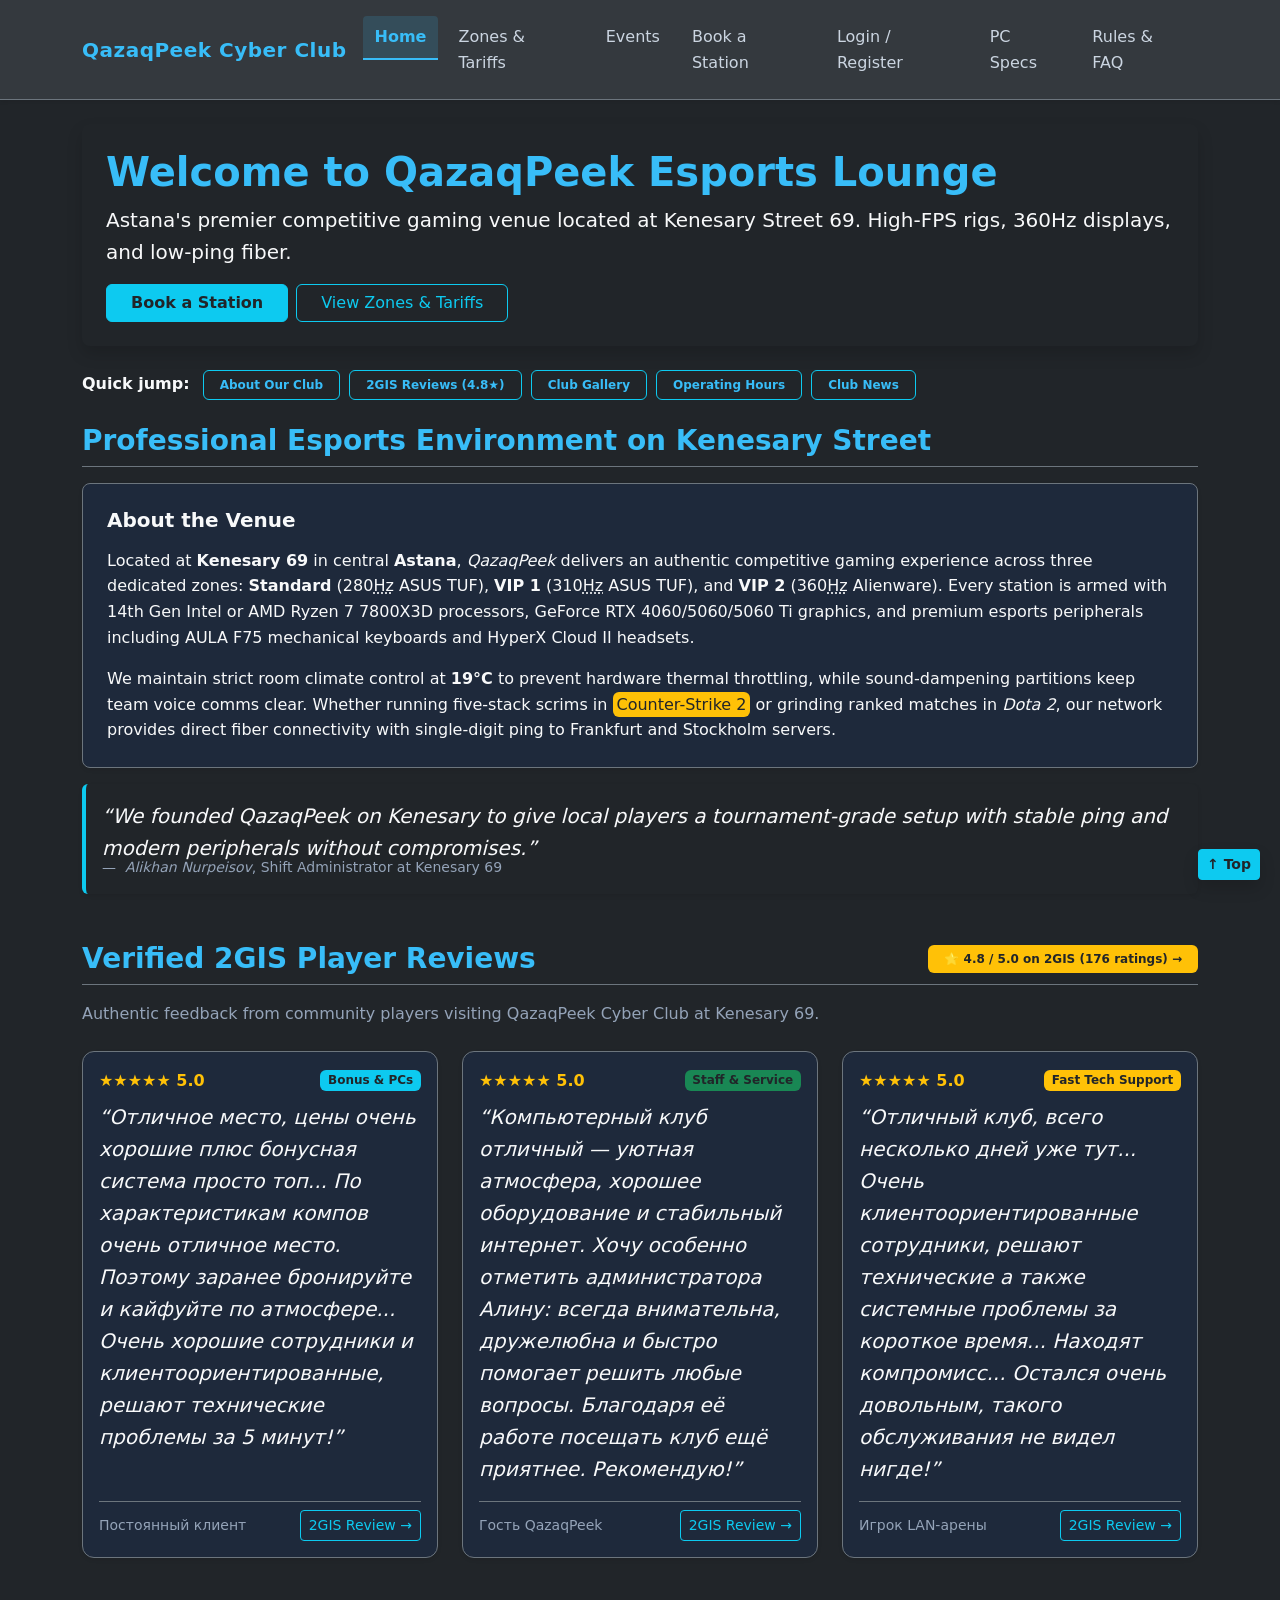
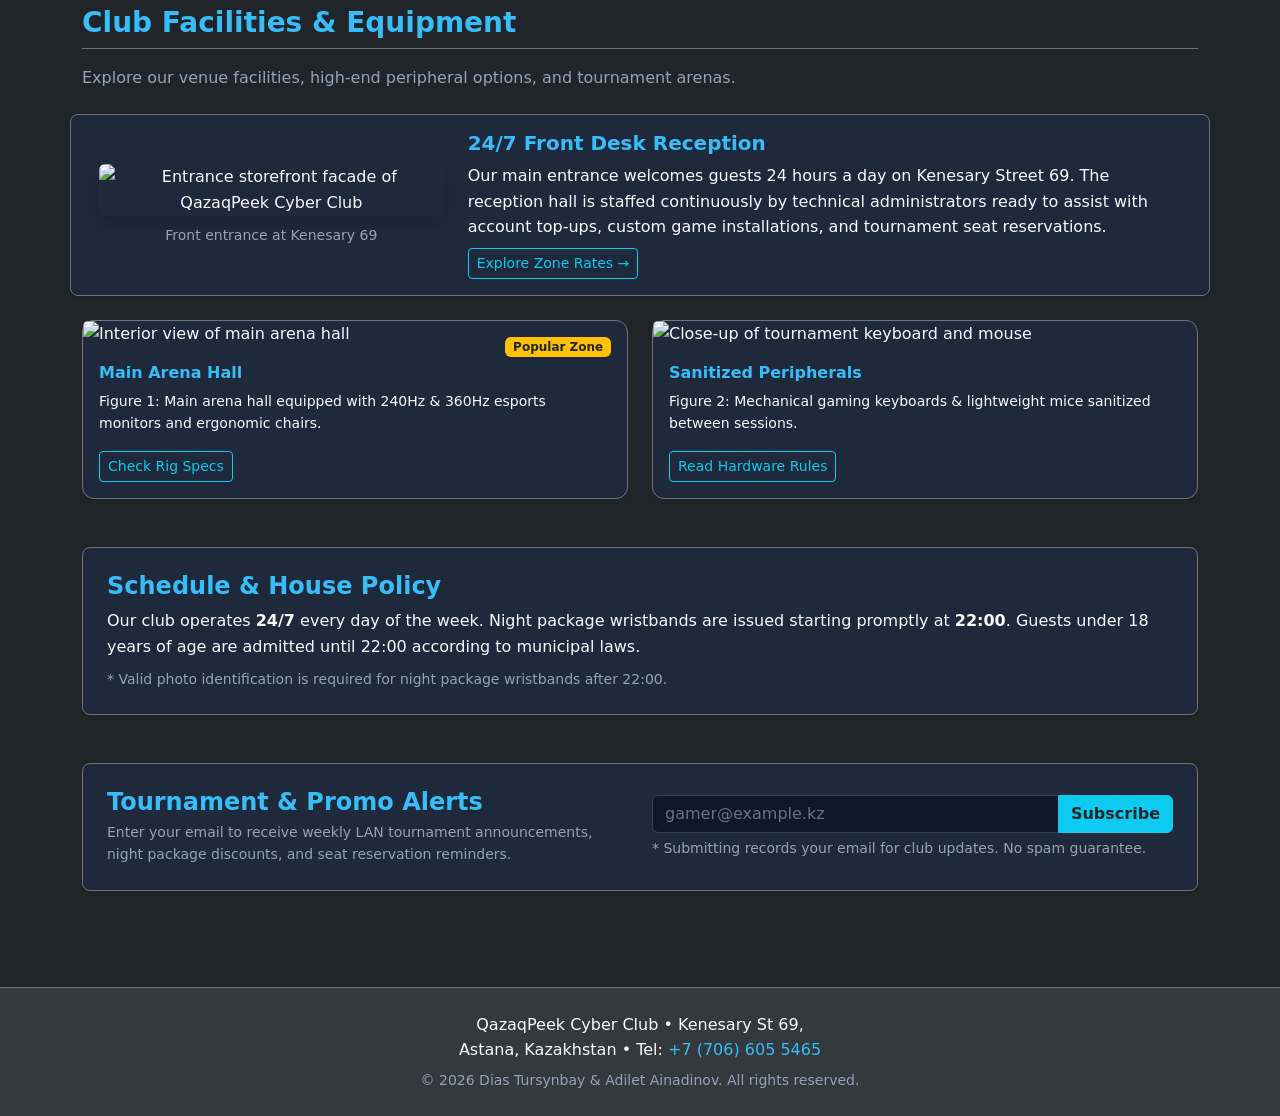
==== commit 46fcd12a: "style: polish footer address formatting" ====
--- a/index.html
+++ b/index.html
@@ -264,7 +264,7 @@
   <!-- Footer -->
   <footer class="bg-secondary bg-opacity-25 border-top border-secondary py-4 text-center text-muted mt-5">
     <div class="container">
-      <p class="mb-1 text-light">QazaqPeek Cyber Club &bull; Kenesary St 69, 2<sup>nd</sup> Floor<br>Astana, Kazakhstan &bull; Tel: <a href="tel:+77066055465" class="text-accent text-decoration-none">+7 (706) 605 5465</a></p>
+      <p class="mb-1 text-light">QazaqPeek Cyber Club &bull; Kenesary St 69, <br>Astana, Kazakhstan &bull; Tel: <a href="tel:+77066055465" class="text-accent text-decoration-none">+7 (706) 605 5465</a></p>
       <p class="mb-0"><small class="text-muted">&copy; 2026 Dias Tursynbay &amp; Adilet Ainadinov. All rights reserved.</small></p>
     </div>
   </footer>
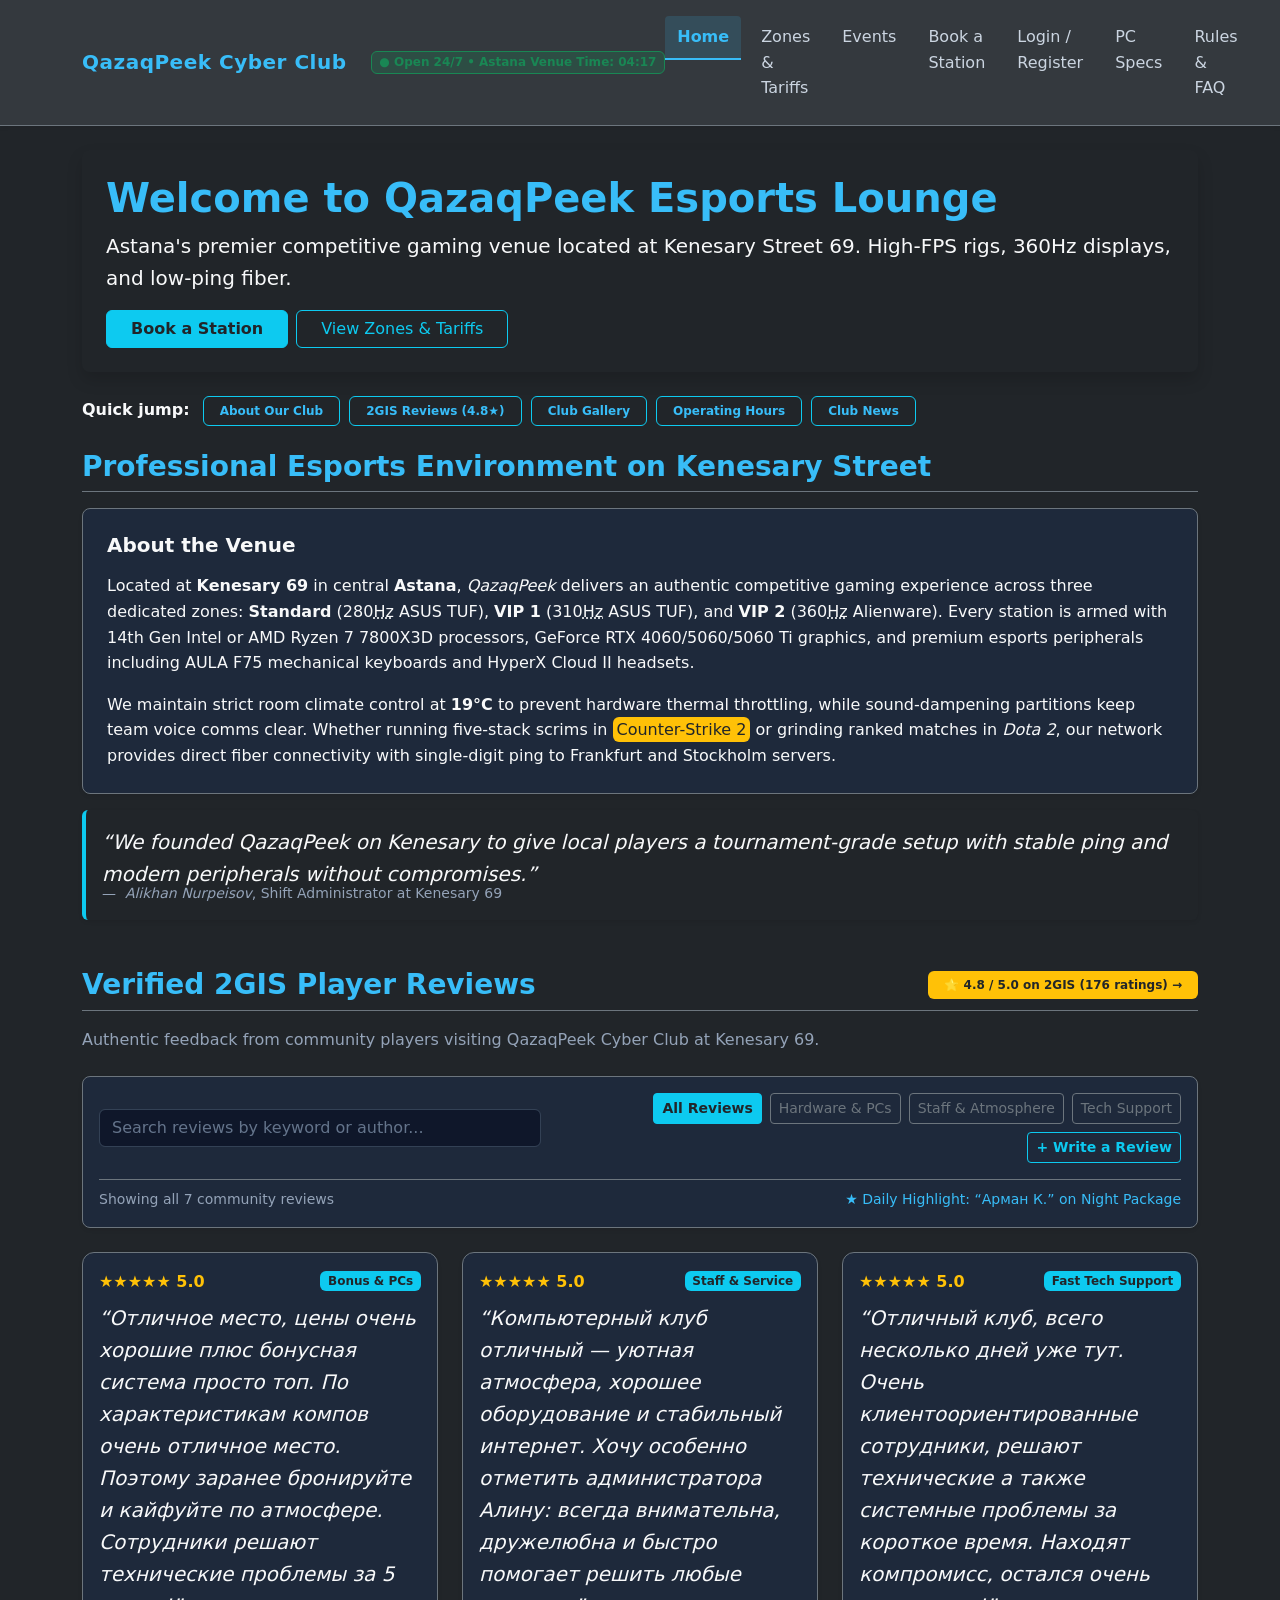
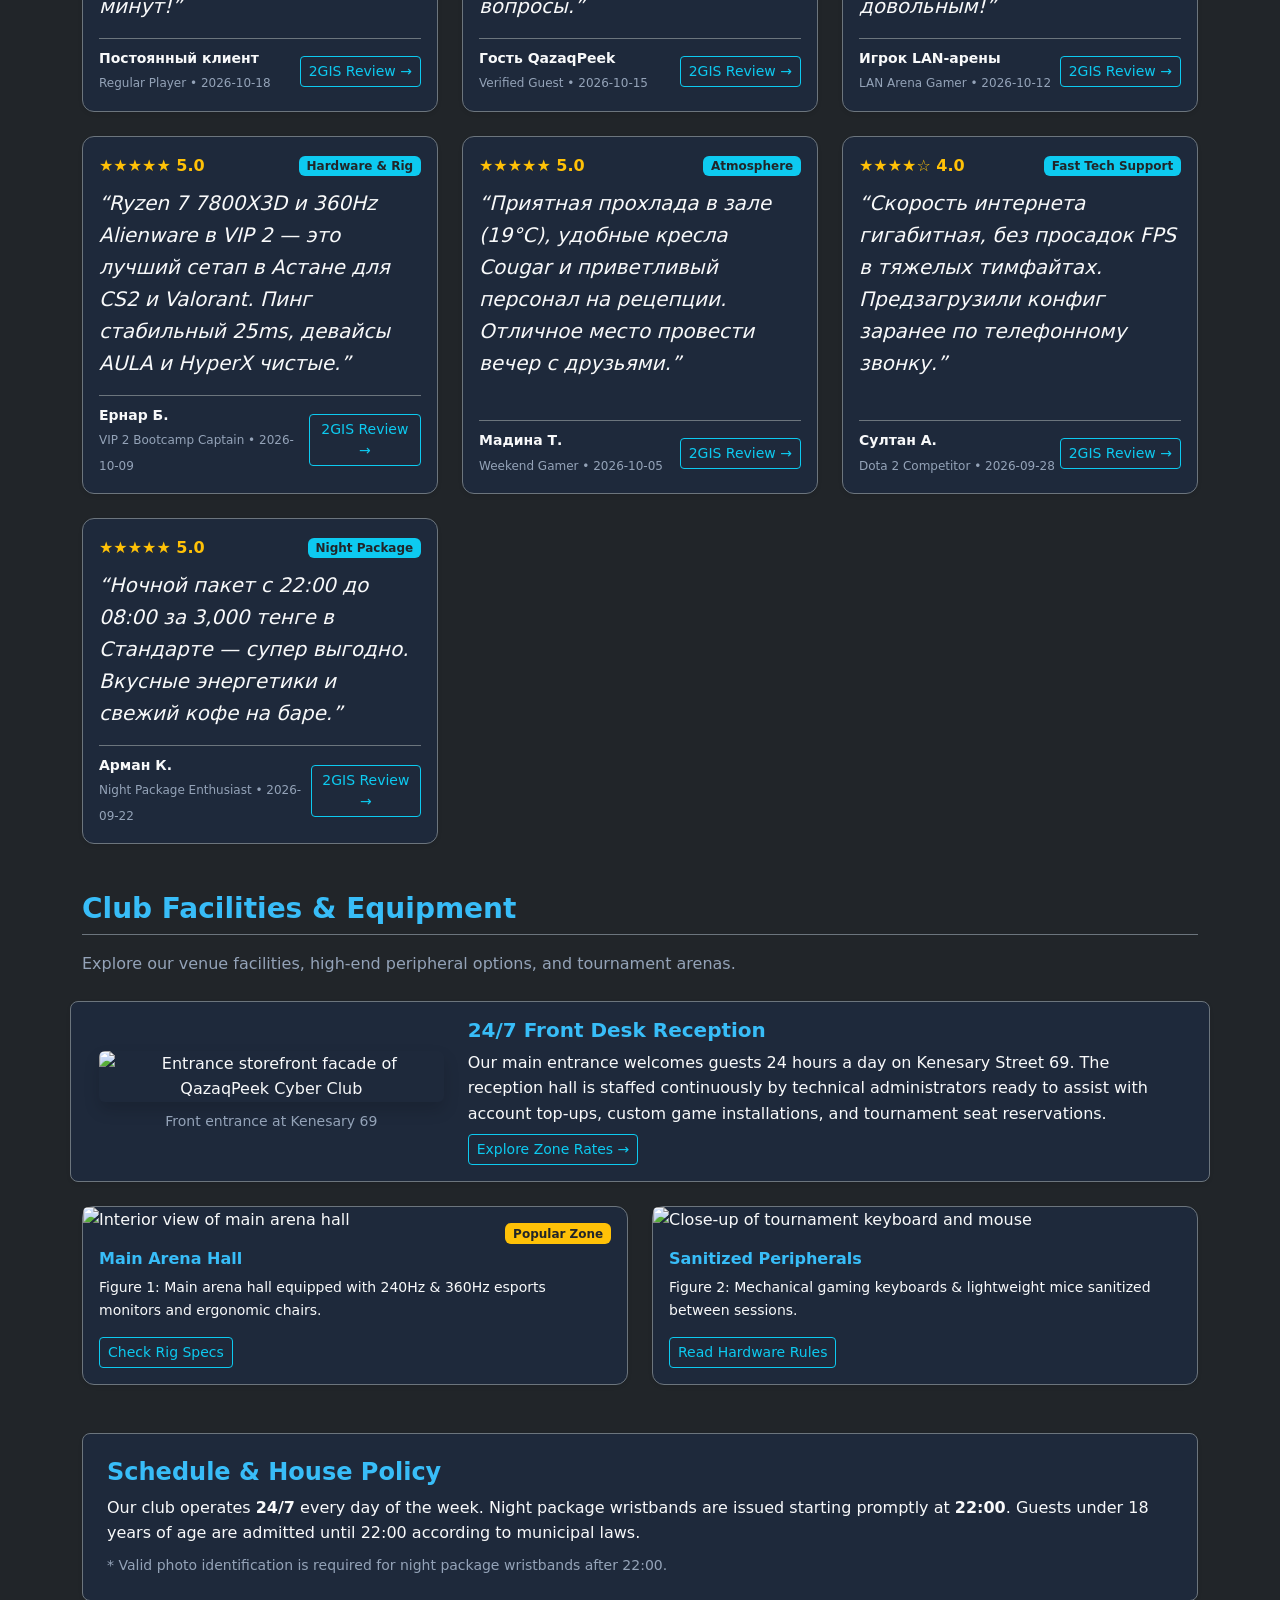
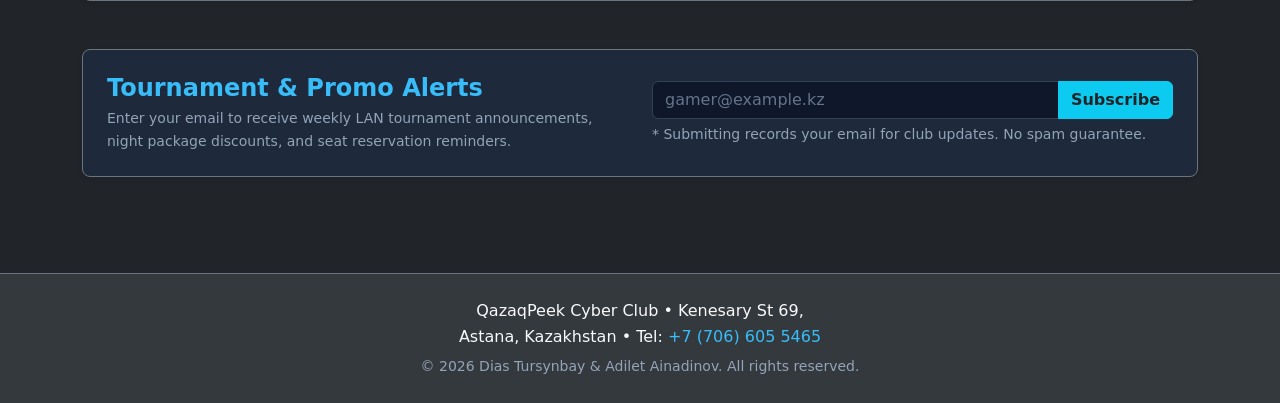
==== commit 22bfbec9: "feat(dom): link deferred scripts and enable review and tournament dynamic DOM interactions" ====
--- a/index.html
+++ b/index.html
@@ -271,5 +271,9 @@
 
   <!-- Bootstrap 5.3.3 JavaScript Bundle CDN -->
   <script src="https://cdn.jsdelivr.net/npm/bootstrap@5.3.3/dist/js/bootstrap.bundle.min.js"></script>
+
+  <!-- Application JavaScript Modules -->
+  <script defer src="js/main.js"></script>
+  <script defer src="js/home.js"></script>
 </body>
 </html>
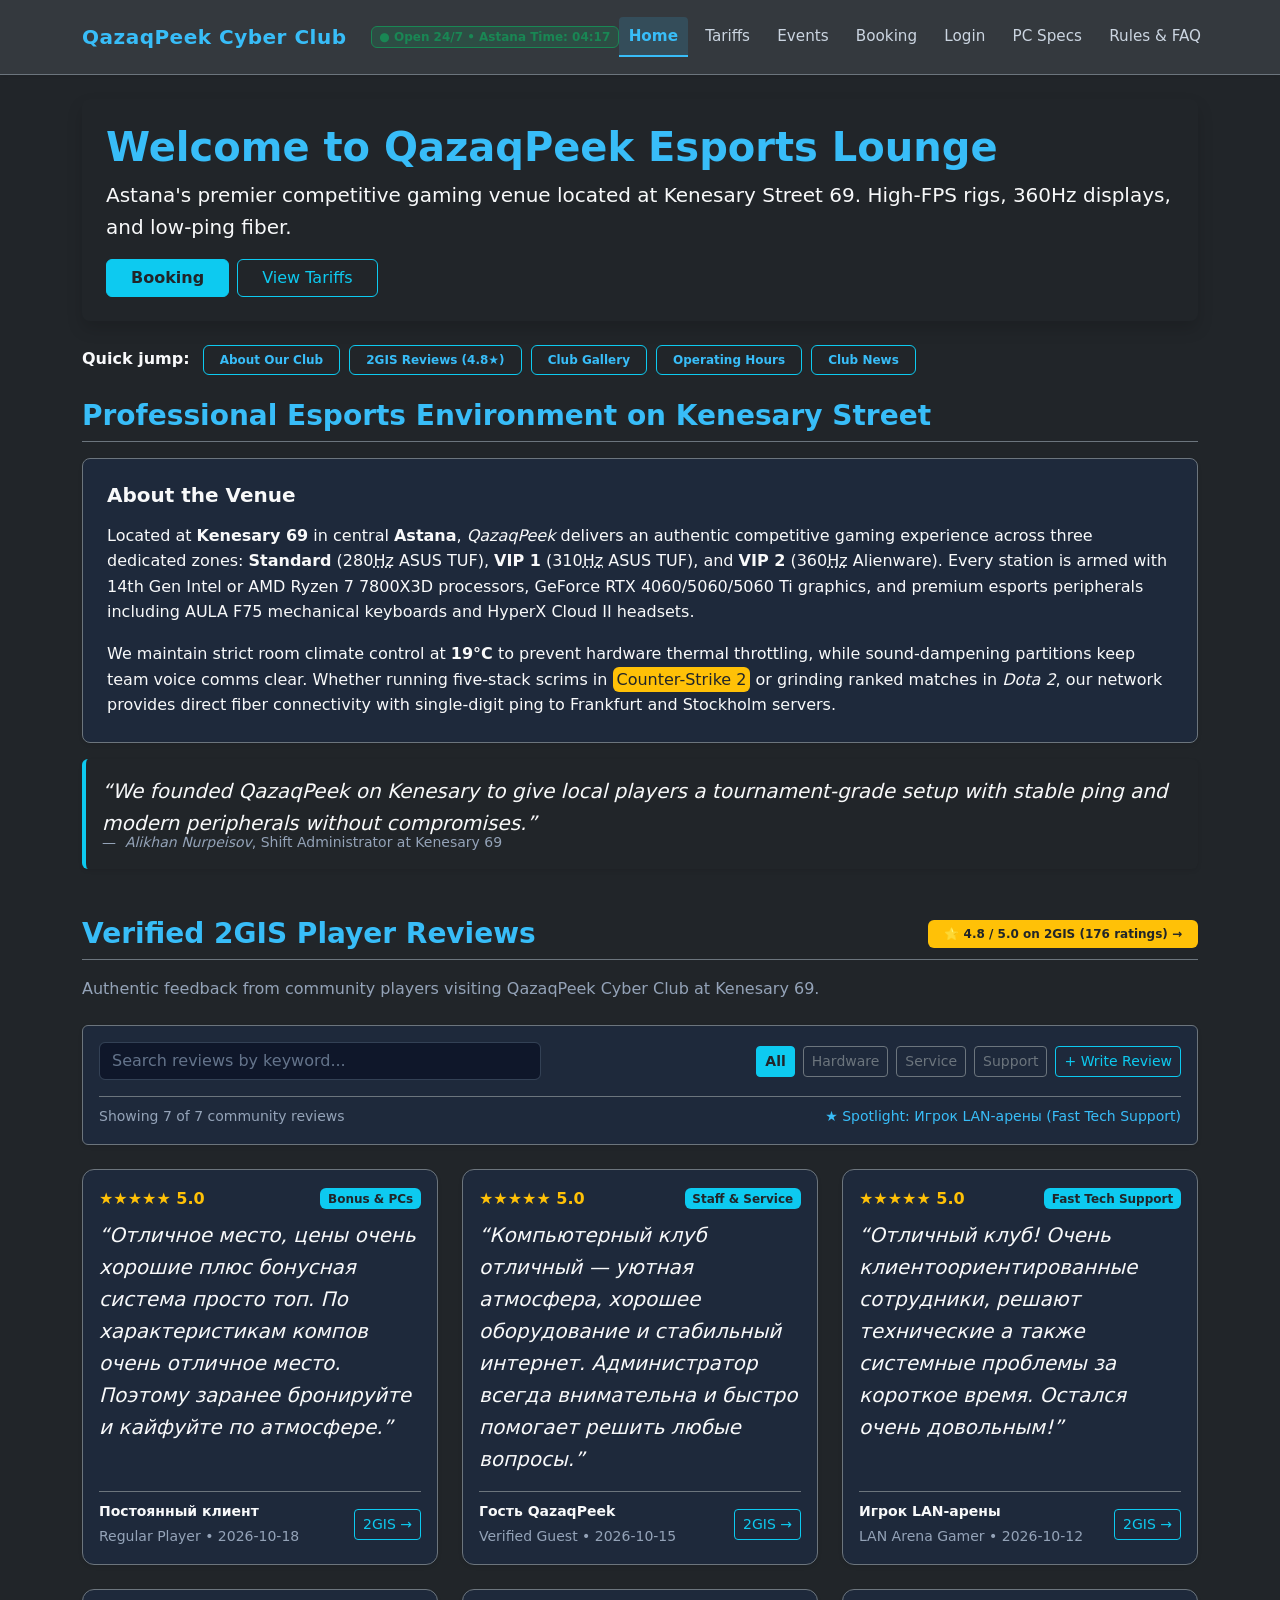
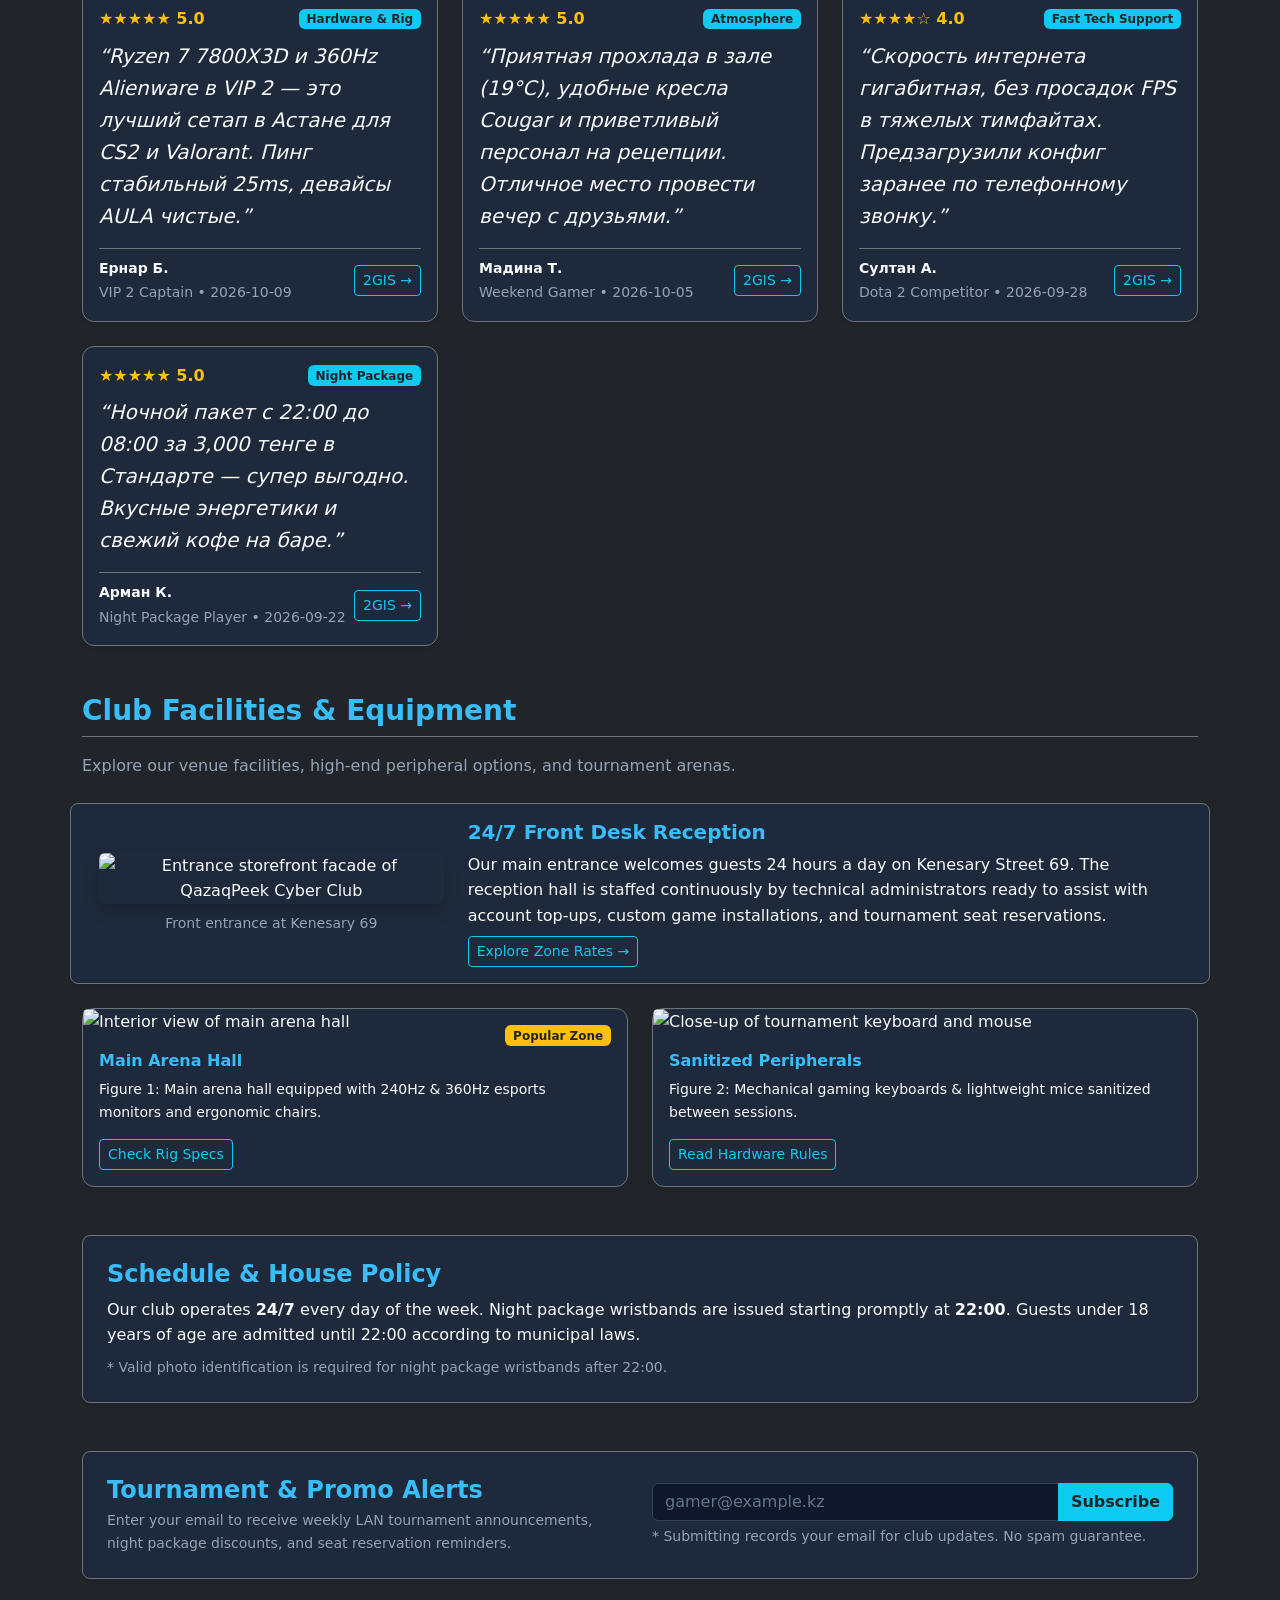
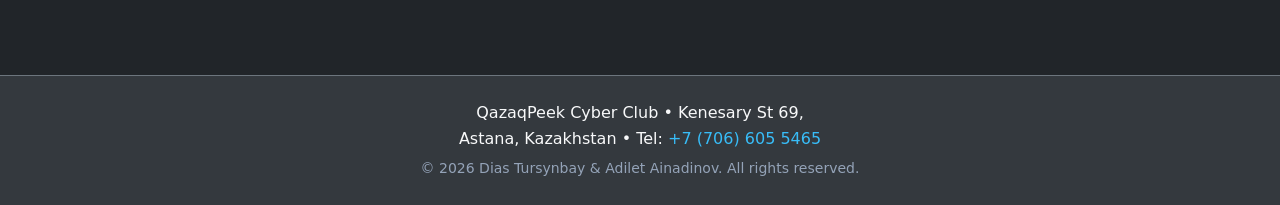
==== commit 71db0c16: "feat(jquery): complete Assignment 6 jQuery migration, floor map seating grid, and portal refinement" ====
--- a/index.html
+++ b/index.html
@@ -27,12 +27,12 @@
           <span class="navbar-toggler-icon"></span>
         </button>
         <div class="collapse navbar-collapse" id="mainNavbar">
-          <ul class="navbar-nav ms-auto mb-2 mb-lg-0 gap-2">
+          <ul class="navbar-nav ms-auto mb-2 mb-lg-0 gap-1 gap-xl-2">
             <li class="nav-item"><a class="nav-link active fw-bold text-accent" href="index.html">Home</a></li>
-            <li class="nav-item"><a class="nav-link" href="services.html">Zones &amp; Tariffs</a></li>
+            <li class="nav-item"><a class="nav-link" href="services.html">Tariffs</a></li>
             <li class="nav-item"><a class="nav-link" href="events.html">Events</a></li>
-            <li class="nav-item"><a class="nav-link" href="booking.html">Book a Station</a></li>
-            <li class="nav-item"><a class="nav-link" href="login.html">Login / Register</a></li>
+            <li class="nav-item"><a class="nav-link" href="booking.html">Booking</a></li>
+            <li class="nav-item"><a class="nav-link" href="login.html">Login</a></li>
             <li class="nav-item"><a class="nav-link" href="pc-specs.html">PC Specs</a></li>
             <li class="nav-item"><a class="nav-link" href="rules.html">Rules &amp; FAQ</a></li>
           </ul>
@@ -51,8 +51,8 @@
         Astana's premier competitive gaming venue located at Kenesary Street 69. High-FPS rigs, 360Hz displays, and low-ping fiber.
       </p>
       <div class="d-flex flex-wrap gap-2 justify-content-center justify-content-md-start">
-        <a href="booking.html" id="hero-book-btn" class="btn btn-info fw-bold text-dark px-4">Book a Station</a>
-        <a href="services.html" id="hero-tariffs-btn" class="btn btn-outline-info px-4">View Zones &amp; Tariffs</a>
+        <a href="booking.html" id="hero-book-btn" class="btn btn-info fw-bold text-dark px-4">Booking</a>
+        <a href="services.html" id="hero-tariffs-btn" class="btn btn-outline-info px-4">View Tariffs</a>
       </div>
     </div>
 
@@ -270,6 +270,9 @@
   </footer>
 
   <!-- Bootstrap 5.3.3 JavaScript Bundle CDN -->
+  <!-- jQuery 3.7.1 Core Library -->
+  <script src="https://code.jquery.com/jquery-3.7.1.min.js" integrity="sha256-/JqT3SQfawRcv/BIHPThkBvs0OEvtFFmqPF/lYI/Cxo=" crossorigin="anonymous"></script>
+
   <script src="https://cdn.jsdelivr.net/npm/bootstrap@5.3.3/dist/js/bootstrap.bundle.min.js"></script>
 
   <!-- Application JavaScript Modules -->
--- a/css/adilet.css
+++ b/css/adilet.css
@@ -67,3 +67,68 @@
   font-family: 'Courier New', Courier, monospace;
   font-size: 14px;
 }
+
+/* Visual Polish: Single-line navbar on desktop viewports */
+@media (min-width: 992px) {
+  .navbar-dark .navbar-nav .nav-link {
+    white-space: nowrap;
+    padding: 0.45rem 0.6rem !important;
+    font-size: 0.95rem;
+  }
+}
+
+/* High-contrast occupied station styling with distinct border and marker */
+.station-btn.occupied {
+  background-color: #0b1120 !important;
+  border-color: #64748b !important;
+  color: #e2e8f0 !important;
+  cursor: not-allowed;
+  opacity: 0.9;
+}
+
+/* High-contrast placeholder text */
+::placeholder {
+  color: #94a3b8 !important;
+  opacity: 1 !important;
+}
+
+/* Enhanced contrast for secondary and muted descriptions in dark cards */
+.card-text.text-secondary,
+.card-text.text-muted {
+  color: #cbd5e1 !important;
+}
+
+/* High-visibility selected station styling - vibrant solid cyan with bold text */
+.station-btn.selected {
+  background-color: #00e5ff !important;
+  border-color: #00e5ff !important;
+  color: #050b14 !important;
+  font-weight: 700 !important;
+  box-shadow: 0 0 10px rgba(0, 229, 255, 0.7) !important;
+}
+
+/* Floor map station row of 5 stations */
+.station-row .station-btn {
+  min-width: 0;
+  padding: 0.4rem 0.25rem;
+  text-align: center;
+}
+
+/* Auth tab switcher styling on login.html */
+#authTabs .nav-link {
+  color: #94a3b8;
+  border-radius: 0.375rem;
+  padding: 0.5rem 1rem;
+  transition: all 0.2s ease;
+}
+
+#authTabs .nav-link:hover {
+  color: #ffffff;
+}
+
+#authTabs .nav-link.active {
+  background-color: #00e5ff !important;
+  color: #050b14 !important;
+  font-weight: 700;
+  box-shadow: 0 0 10px rgba(0, 229, 255, 0.5);
+}
